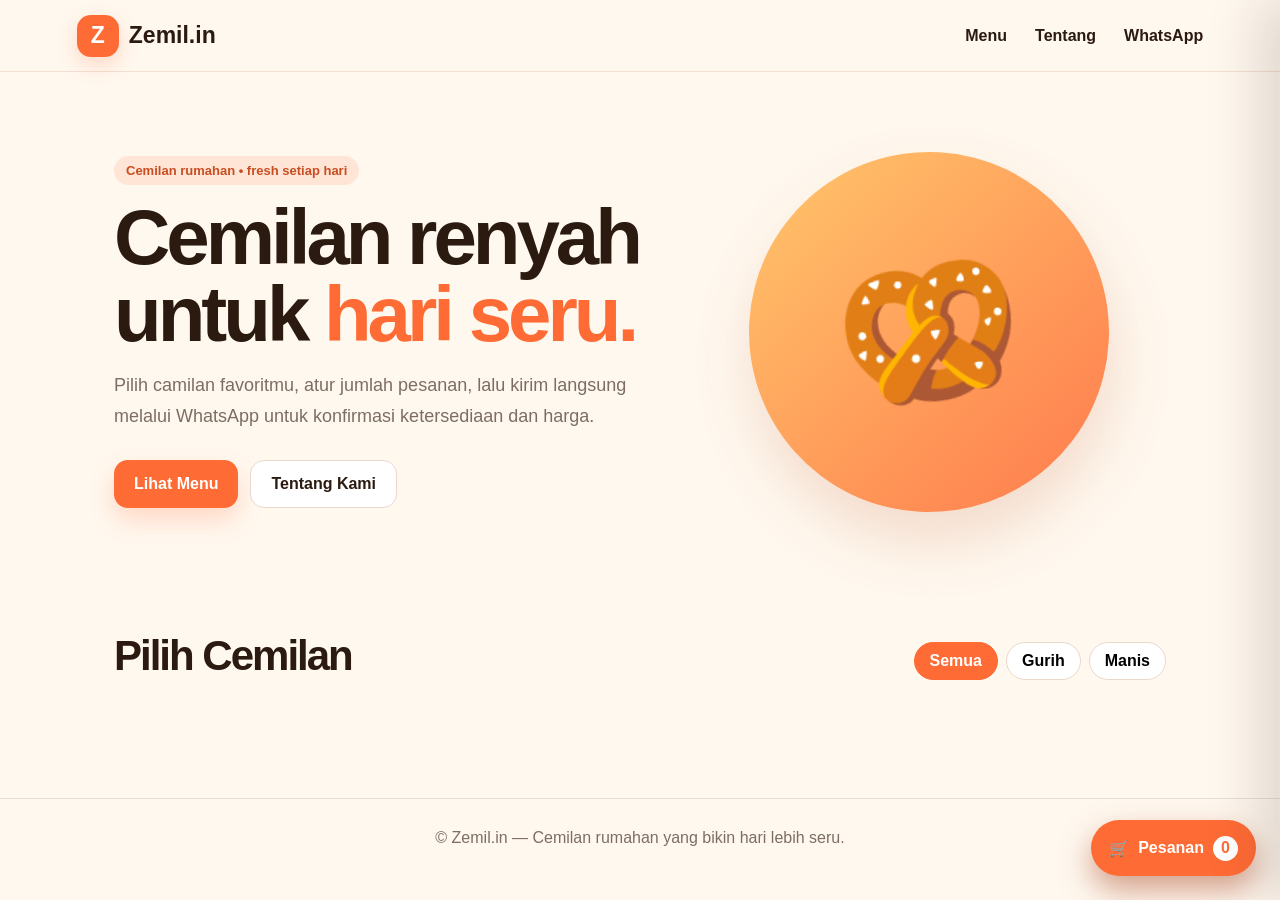
==== zemilin.html @ 49c8514a "Aktifkan website Zemil.in yang interaktif" ====
<!DOCTYPE html>
<html lang="id">
<head>
  <meta charset="UTF-8">
  <meta name="viewport" content="width=device-width, initial-scale=1.0">
  <meta name="theme-color" content="#ff6b35">
  <title>Zemil.in — Cemilan Renyah</title>
  <style>
    :root { --orange:#ff6b35; --cream:#fff8ef; --dark:#2b1a10; --muted:#7d6d63; --pink:#ffe8dc; }
    * { box-sizing:border-box; }
    html { scroll-behavior:smooth; }
    body { margin:0; font-family:Inter,Segoe UI,Arial,sans-serif; background:var(--cream); color:var(--dark); }
    a { color:inherit; text-decoration:none; }
    button,input,textarea { font:inherit; }
    .topbar { position:sticky; top:0; z-index:20; display:flex; align-items:center; justify-content:space-between; min-height:72px; padding:10px 6%; background:rgba(255,248,239,.94); backdrop-filter:blur(12px); border-bottom:1px solid #f1dfd1; }
    .brand { display:flex; align-items:center; gap:10px; font-size:23px; font-weight:900; }
    .brand-mark { display:grid; place-items:center; width:42px; height:42px; border-radius:14px; background:var(--orange); color:white; box-shadow:0 8px 20px #ff6b3538; }
    .nav-links { display:flex; align-items:center; gap:28px; font-weight:700; }
    .nav-toggle { display:none; border:0; background:transparent; font-size:24px; }
    .hero { display:grid; grid-template-columns:1.1fr .9fr; align-items:center; max-width:1180px; min-height:520px; margin:auto; padding:70px 5%; }
    .eyebrow { display:inline-block; margin-bottom:14px; padding:7px 12px; border-radius:999px; background:#ffe5d6; color:#c84d20; font-size:13px; font-weight:800; }
    h1 { max-width:650px; margin:0 0 18px; font-size:clamp(44px,7vw,78px); line-height:.98; letter-spacing:-4px; }
    h1 span { color:var(--orange); }
    .hero p { max-width:560px; color:var(--muted); font-size:18px; line-height:1.7; }
    .hero-actions { display:flex; gap:12px; margin-top:28px; }
    .primary,.secondary { display:inline-flex; align-items:center; justify-content:center; min-height:48px; padding:0 20px; border-radius:14px; border:0; font-weight:800; cursor:pointer; }
    .primary { background:var(--orange); color:white; box-shadow:0 12px 24px #ff6b3538; }
    .secondary { background:white; border:1px solid #ead9cb; }
    .hero-art { position:relative; display:grid; place-items:center; min-height:360px; }
    .hero-circle { width:min(360px,78vw); aspect-ratio:1; display:grid; place-items:center; border-radius:50%; background:linear-gradient(145deg,#ffc66b,#ff7b4d); box-shadow:0 30px 60px #bb572b2e; font-size:150px; transform:rotate(-8deg); }
    .menu-section { max-width:1180px; margin:auto; padding:40px 5% 90px; }
    .section-head { display:flex; align-items:end; justify-content:space-between; gap:20px; }
    .section-head h2 { margin:0; font-size:42px; letter-spacing:-2px; }
    .filters { display:flex; gap:8px; }
    .chip { padding:9px 15px; border:1px solid #ead9cb; border-radius:999px; background:white; cursor:pointer; font-weight:800; }
    .chip.active { border-color:var(--orange); background:var(--orange); color:white; }
    .grid { display:grid; grid-template-columns:repeat(3,minmax(0,1fr)); gap:18px; margin-top:28px; }
    .card { min-width:0; padding:20px; border:1px solid #ecdfd3; border-radius:24px; background:white; box-shadow:0 12px 32px #704a3510; }
    .emoji { display:grid; place-items:center; height:150px; border-radius:18px; background:#fff4e8; font-size:68px; }
    .card h3 { margin:16px 0 6px; font-size:21px; }
    .tag { display:inline-block; margin:4px 0 10px; padding:5px 8px; border-radius:999px; background:#f2eee9; color:var(--muted); font-size:12px; }
    .card p { min-height:44px; color:var(--muted); line-height:1.5; }
    .price { display:block; margin:12px 0; color:#c84d20; font-weight:900; }
    .qty { display:grid; grid-template-columns:42px 1fr 42px; align-items:center; margin:14px 0 10px; }
    .qty button,.mini button { height:38px; border:1px solid #e6d7ca; border-radius:10px; background:#fff; cursor:pointer; }
    .qty output { text-align:center; font-weight:900; }
    .btn { width:100%; min-height:44px; border:0; border-radius:12px; background:var(--dark); color:white; font-weight:800; cursor:pointer; }
    .cart-fab { position:fixed; z-index:30; right:24px; bottom:24px; display:flex; align-items:center; gap:9px; min-height:56px; padding:0 18px; border:0; border-radius:999px; background:var(--orange); color:white; font-weight:900; box-shadow:0 14px 30px #a94a2780; cursor:pointer; }
    .cart-fab.pop { animation:pop .35s ease; } @keyframes pop { 50% { transform:scale(1.12); } }
    #cartCount { display:grid; place-items:center; min-width:25px; height:25px; border-radius:50%; background:white; color:var(--orange); }
    #backdrop { position:fixed; z-index:39; inset:0; background:#25170e66; backdrop-filter:blur(3px); }
    .sheet { position:fixed; z-index:40; right:0; bottom:0; width:min(430px,100%); height:100%; padding:24px; background:white; transform:translateX(100%); transition:.35s ease; box-shadow:-20px 0 50px #2d1b1226; }
    .sheet.open { transform:translateX(0); }
    .sheet-head { display:flex; align-items:center; justify-content:space-between; }
    #closeSheet { width:38px; height:38px; border:0; border-radius:50%; background:#f2eee9; cursor:pointer; }
    #cartList { list-style:none; padding:0; }
    #cartList li { display:flex; align-items:center; justify-content:space-between; gap:12px; padding:12px 0; border-bottom:1px solid #eee5dc; }
    .mini { display:flex; align-items:center; gap:8px; }.mini button { width:32px; }.mini b { min-width:20px; text-align:center; }
    .checkout { display:grid; gap:9px; margin-top:18px; }
    .checkout input,.checkout textarea { width:100%; border:1px solid #dfd1c3; border-radius:10px; padding:12px; outline:none; }
    .checkout textarea { min-height:70px; resize:vertical; }
    #cartEmpty,#cartTotal { color:var(--muted); }
    #cartTotal { margin:14px 0; font-weight:900; color:var(--dark); }
    .toast { position:fixed; z-index:60; left:50%; bottom:-80px; transform:translateX(-50%); padding:12px 18px; border-radius:12px; background:#2b1a10; color:white; transition:.25s; }.toast.show { bottom:28px; }
    footer { padding:30px 5%; border-top:1px solid #eadfd4; text-align:center; color:var(--muted); }
    @media (max-width:850px) { .hero { grid-template-columns:1fr; text-align:center; padding-top:45px; }.hero p { margin-inline:auto; }.hero-actions,.section-head { justify-content:center; }.hero-art { margin-top:30px; }.grid { grid-template-columns:repeat(2,1fr); }.section-head { align-items:center; flex-direction:column; }.nav-links { display:none; position:absolute; top:72px; right:5%; flex-direction:column; gap:12px; width:180px; padding:16px; border-radius:16px; background:white; box-shadow:0 15px 40px #2d1b1224; }.nav-links.open { display:flex; }.nav-toggle { display:block; } }
    @media (max-width:560px) { h1 { letter-spacing:-2px; }.grid { grid-template-columns:1fr; }.hero-actions { flex-direction:column; }.hero-circle { font-size:100px; }.menu-section { padding-inline:16px; }.filters { width:100%; overflow-x:auto; }.section-head h2 { font-size:34px; } }
  </style>
</head>
<body>
  <header class="topbar">
    <a class="brand" href="#" aria-label="Beranda Zemil.in"><span class="brand-mark">Z</span><span>Zemil.in</span></a>
    <nav class="nav-links" id="navLinks"><a href="#menu">Menu</a><a href="#tentang">Tentang</a><a id="waLink" href="#">WhatsApp</a></nav>
    <button class="nav-toggle" id="navToggle" aria-label="Buka menu" aria-expanded="false">☰</button>
  </header>
  <main>
    <section class="hero" id="tentang">
      <div><span class="eyebrow">Cemilan rumahan • fresh setiap hari</span><h1>Cemilan renyah untuk <span>hari seru.</span></h1><p>Pilih camilan favoritmu, atur jumlah pesanan, lalu kirim langsung melalui WhatsApp untuk konfirmasi ketersediaan dan harga.</p><div class="hero-actions"><a class="primary" href="#menu">Lihat Menu</a><a class="secondary" href="#tentang">Tentang Kami</a></div></div>
      <div class="hero-art"><div class="hero-circle">🥨</div></div>
    </section>
    <section class="menu-section" id="menu">
      <div class="section-head"><h2>Pilih Cemilan</h2><div class="filters"><button class="chip active" data-filter="semua">Semua</button><button class="chip" data-filter="gurih">Gurih</button><button class="chip" data-filter="manis">Manis</button></div></div>
      <div class="grid" id="menuGrid"></div>
    </section>
  </main>
  <button class="cart-fab" id="cartFab" aria-label="Buka keranjang">🛒 <span>Pesanan</span><span id="cartCount">0</span></button>
  <div id="backdrop" hidden></div>
  <aside class="sheet" id="sheet" aria-hidden="true"><div class="sheet-head"><h2>Pesananmu</h2><button id="closeSheet" aria-label="Tutup">✕</button></div><p id="cartEmpty">Keranjang masih kosong.</p><ul id="cartList"></ul><p id="cartTotal" hidden></p><div class="checkout"><input id="custName" placeholder="Nama kamu" autocomplete="name"><textarea id="custNote" placeholder="Catatan pesanan (opsional)"></textarea><button class="primary" id="sendWA">Kirim Pesanan via WhatsApp</button></div></aside>
  <div class="toast" id="toast"></div>
  <footer>© <span id="year"></span> Zemil.in — Cemilan rumahan yang bikin hari lebih seru.</footer>
<script>
/* ===== PENGATURAN TOKO (ubah di sini) ===== */
const WA_NUMBER = "6281389900332"; // 0813-8990-0332 dalam format internasional
const STORE_NAME = "Zemil.in";

/* Isi price dengan harga (angka, Rupiah) jika sudah siap.
   Jika price = 0, harga tidak ditampilkan dan pembeli diminta konfirmasi lewat chat. */
const PRODUCTS = [
  { id: "usus",   name: "Usus Krispi",    type: "gurih", emoji: "🍢", desc: "Renyah, cocok untuk teman ngemil.", price: 0 },
  { id: "cimol",  name: "Cimol",          type: "gurih", emoji: "🧆", desc: "Bulat mungil, kenyal di dalam.",    price: 0 },
  { id: "kaca",   name: "Keripik Kaca",   type: "gurih", emoji: "🥠", desc: "Tipis dan renyah.",                 price: 0 },
  { id: "soes",   name: "Kue Soes",       type: "manis", emoji: "🍩", desc: "Kue soes ukuran mini.",             price: 0 },
  { id: "basreng",name: "Basreng",        type: "gurih", emoji: "🍥", desc: "Bakso goreng yang digoreng garing.",price: 0 },
  { id: "donat",  name: "Donat Mini",     type: "manis", emoji: "🍩", desc: "Donat kecil, sekali gigit.",        price: 0 },
  { id: "makaroni",name:"Makaroni",       type: "gurih", emoji: "🍝", desc: "Makaroni goreng renyah.",           price: 0 },
  { id: "singkong",name:"Keripik Singkong",type:"gurih", emoji: "🥔", desc: "Irisan singkong goreng.",           price: 0 },
  { id: "tahu",   name: "Tahu Bulat",     type: "gurih", emoji: "🟡", desc: "Tahu bulat goreng.",                price: 0 }
];

/* ===== STATE ===== */
const cart = {};      // { id: jumlah }
const picking = {};   // jumlah sementara di kartu
const $ = (s) => document.querySelector(s);
const rupiah = (n) => "Rp" + n.toLocaleString("id-ID");

/* ===== Menu ===== */
function renderMenu(filter = "semua") {
  const grid = $("#menuGrid");
  grid.innerHTML = "";
  PRODUCTS.filter(p => filter === "semua" || p.type === filter).forEach(p => {
    picking[p.id] = picking[p.id] || 1;
    const card = document.createElement("article");
    card.className = "card";
    card.innerHTML = `
      <div class="emoji" aria-hidden="true">${p.emoji}</div>
      <h3>${p.name}</h3>
      <span class="tag">${p.type === "manis" ? "Manis" : "Gurih"}</span>
      <p>${p.desc}</p>
      <span class="price">${p.price > 0 ? rupiah(p.price) : "Harga via chat"}</span>
      <div class="qty">
        <button type="button" data-act="minus" aria-label="Kurangi ${p.name}">−</button>
        <output id="q-${p.id}">${picking[p.id]}</output>
        <button type="button" data-act="plus" aria-label="Tambah ${p.name}">+</button>
      </div>
      <button type="button" class="btn" data-act="add">Tambah ke Pesanan</button>`;
    card.addEventListener("click", (e) => {
      const act = e.target.dataset.act;
      if (!act) return;
      if (act === "plus") picking[p.id]++;
      if (act === "minus") picking[p.id] = Math.max(1, picking[p.id] - 1);
      card.querySelector("output").textContent = picking[p.id];
      if (act === "add") {
        cart[p.id] = (cart[p.id] || 0) + picking[p.id];
        toast(`${picking[p.id]} ${p.name} masuk pesanan`);
        picking[p.id] = 1;
        card.querySelector("output").textContent = 1;
        updateCart();
      }
    });
    grid.appendChild(card);
  });
}

document.querySelectorAll(".chip").forEach(chip => {
  chip.addEventListener("click", () => {
    document.querySelectorAll(".chip").forEach(c => c.classList.remove("active"));
    chip.classList.add("active");
    renderMenu(chip.dataset.filter);
  });
});

/* ===== Keranjang ===== */
function updateCart() {
  const ids = Object.keys(cart).filter(id => cart[id] > 0);
  const count = ids.reduce((s, id) => s + cart[id], 0);
  $("#cartCount").textContent = count;
  $("#cartFab").classList.remove("pop");
  void $("#cartFab").offsetWidth;
  $("#cartFab").classList.add("pop");

  const list = $("#cartList");
  list.innerHTML = "";
  let total = 0, allPriced = true;
  ids.forEach(id => {
    const p = PRODUCTS.find(x => x.id === id);
    if (p.price > 0) total += p.price * cart[id]; else allPriced = false;
    const li = document.createElement("li");
    li.innerHTML = `<span>${p.name}</span>
      <span class="mini">
        <button type="button" data-id="${id}" data-d="-1" aria-label="Kurangi ${p.name}">−</button>
        <b>${cart[id]}</b>
        <button type="button" data-id="${id}" data-d="1" aria-label="Tambah ${p.name}">+</button>
      </span>`;
    list.appendChild(li);
  });
  $("#cartEmpty").hidden = ids.length > 0;
  const totalEl = $("#cartTotal");
  totalEl.hidden = !(ids.length && total > 0);
  totalEl.textContent = (allPriced ? "Total: " : "Perkiraan (belum semua ada harga): ") + rupiah(total);
}

$("#cartList").addEventListener("click", (e) => {
  const b = e.target.closest("button[data-id]");
  if (!b) return;
  cart[b.dataset.id] = Math.max(0, cart[b.dataset.id] + Number(b.dataset.d));
  updateCart();
});

$("#clearCart").addEventListener("click", () => {
  Object.keys(cart).forEach(k => delete cart[k]);
  updateCart();
});

const sheet = $("#sheet"), backdrop = $("#backdrop");
function openSheet(open) {
  sheet.classList.toggle("open", open);
  sheet.setAttribute("aria-hidden", String(!open));
  backdrop.hidden = !open;
}
$("#cartFab").addEventListener("click", () => openSheet(true));
$("#closeSheet").addEventListener("click", () => openSheet(false));
backdrop.addEventListener("click", () => openSheet(false));
document.addEventListener("keydown", (e) => { if (e.key === "Escape") openSheet(false); });

/* ===== Kirim ke WhatsApp ===== */
$("#sendWA").addEventListener("click", () => {
  const ids = Object.keys(cart).filter(id => cart[id] > 0);
  if (!ids.length) { toast("Pilih minimal satu varian dulu"); return; }
  const name = $("#custName").value.trim();
  if (!name) { toast("Isi nama dulu ya"); $("#custName").focus(); return; }
  const note = $("#custNote").value.trim();
  let msg = `Halo ${STORE_NAME}, saya ${name} ingin pesan:\n`;
  ids.forEach(id => {
    const p = PRODUCTS.find(x => x.id === id);
    msg += `- ${p.name} x${cart[id]}\n`;
  });
  if (note) msg += `\nCatatan: ${note}`;
  msg += `\n\nMohon info total harga dan ketersediaannya. Terima kasih!`;
  window.open(`https://wa.me/${WA_NUMBER}?text=${encodeURIComponent(msg)}`, "_blank", "noopener");
});

/* ===== Umum ===== */
function toast(text) {
  const t = $("#toast");
  t.textContent = text;
  t.classList.add("show");
  clearTimeout(toast.timer);
  toast.timer = setTimeout(() => t.classList.remove("show"), 1800);
}

$("#navToggle").addEventListener("click", () => {
  const open = $("#navLinks").classList.toggle("open");
  $("#navToggle").setAttribute("aria-expanded", String(open));
});
document.querySelectorAll("#navLinks a").forEach(a =>
  a.addEventListener("click", () => $("#navLinks").classList.remove("open")));

$("#waLink").href = `https://wa.me/${WA_NUMBER}`;
$("#year").textContent = new Date().getFullYear();

renderMenu();
updateCart();
</script>
</body>
</html>
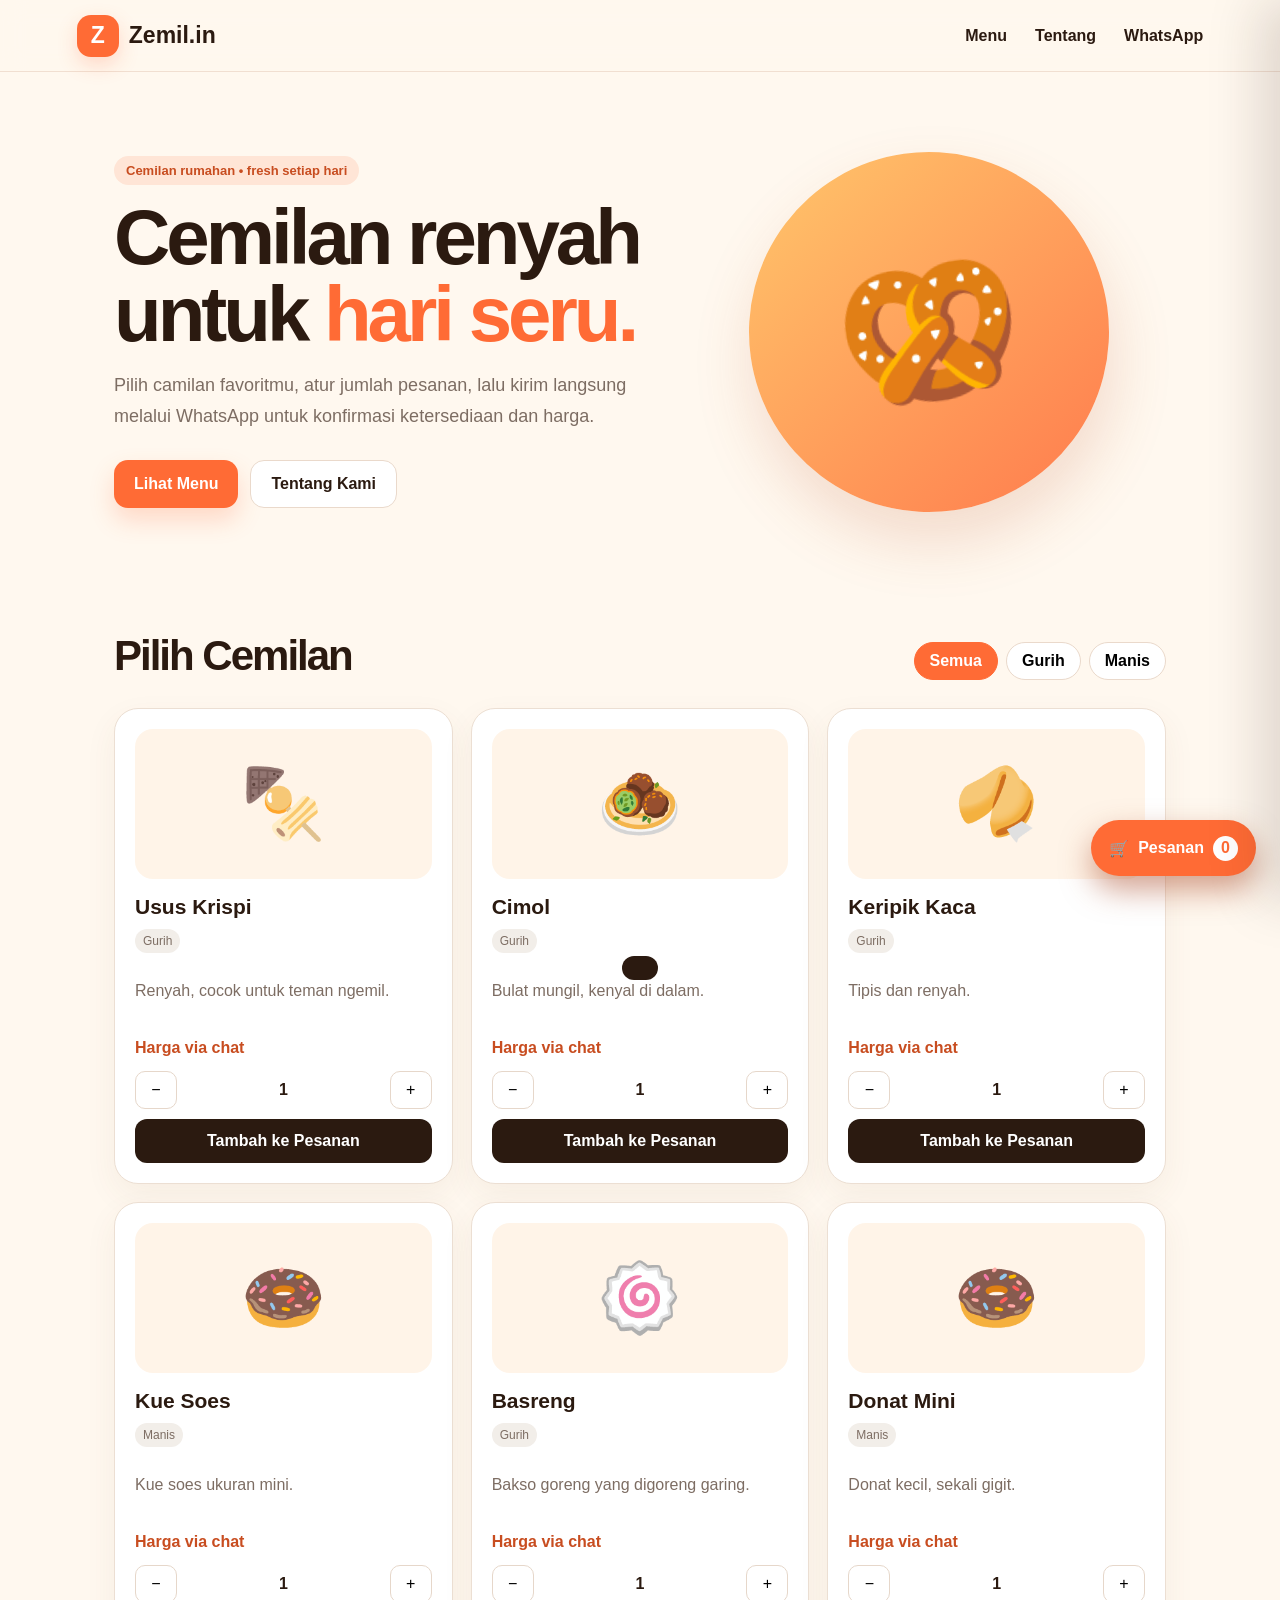
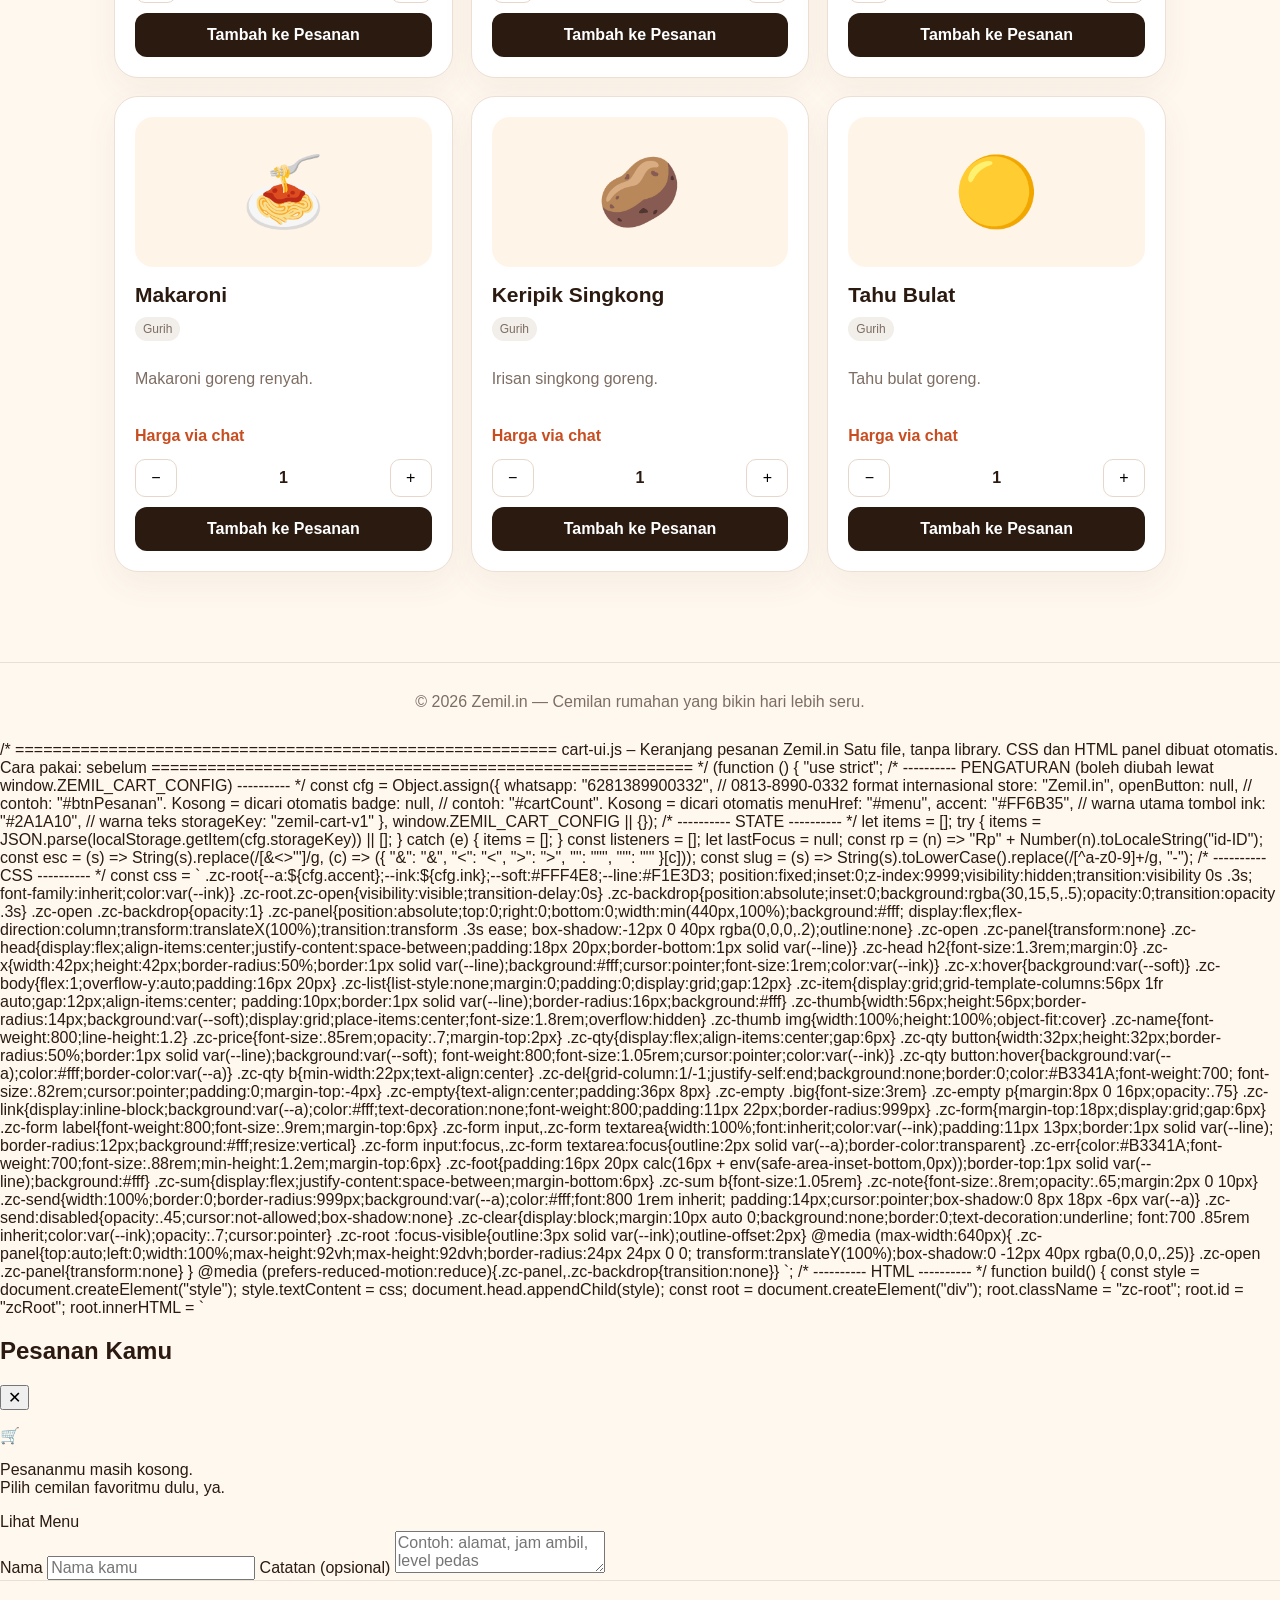
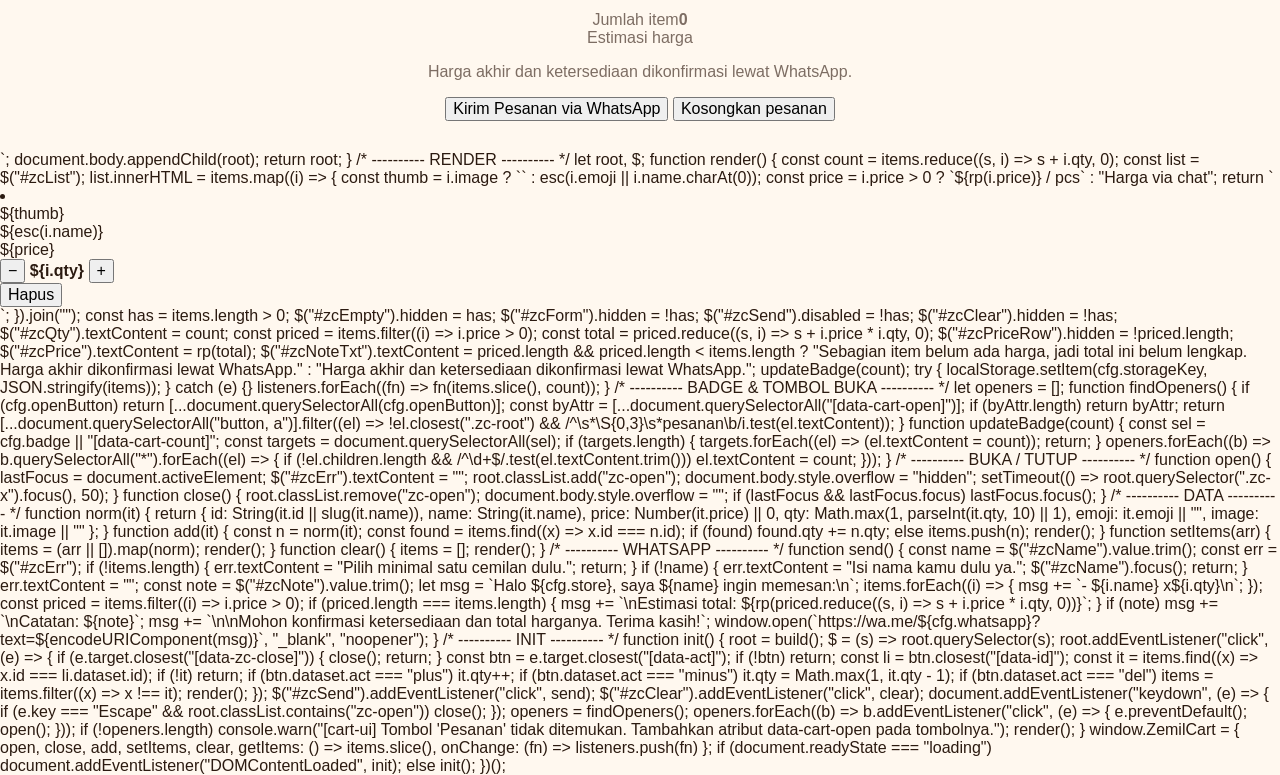
==== commit e0818c30: "Perbaiki UI keranjang pesanan Zemil.in" ====
--- a/zemilin.html
+++ b/zemilin.html
@@ -25,6 +25,7 @@
     .hero-actions { display:flex; gap:12px; margin-top:28px; }
     .primary,.secondary { display:inline-flex; align-items:center; justify-content:center; min-height:48px; padding:0 20px; border-radius:14px; border:0; font-weight:800; cursor:pointer; }
     .primary { background:var(--orange); color:white; box-shadow:0 12px 24px #ff6b3538; }
+    .primary:disabled { opacity:.55; cursor:not-allowed; box-shadow:none; }
     .secondary { background:white; border:1px solid #ead9cb; }
     .hero-art { position:relative; display:grid; place-items:center; min-height:360px; }
     .hero-circle { width:min(360px,78vw); aspect-ratio:1; display:grid; place-items:center; border-radius:50%; background:linear-gradient(145deg,#ffc66b,#ff7b4d); box-shadow:0 30px 60px #bb572b2e; font-size:150px; transform:rotate(-8deg); }
@@ -49,7 +50,7 @@
     .cart-fab.pop { animation:pop .35s ease; } @keyframes pop { 50% { transform:scale(1.12); } }
     #cartCount { display:grid; place-items:center; min-width:25px; height:25px; border-radius:50%; background:white; color:var(--orange); }
     #backdrop { position:fixed; z-index:39; inset:0; background:#25170e66; backdrop-filter:blur(3px); }
-    .sheet { position:fixed; z-index:40; right:0; bottom:0; width:min(430px,100%); height:100%; padding:24px; background:white; transform:translateX(100%); transition:.35s ease; box-shadow:-20px 0 50px #2d1b1226; }
+    .sheet { position:fixed; z-index:40; right:0; bottom:0; width:min(430px,100%); height:100%; overflow-y:auto; padding:24px; background:white; transform:translateX(100%); transition:.35s ease; box-shadow:-20px 0 50px #2d1b1226; }
     .sheet.open { transform:translateX(0); }
     .sheet-head { display:flex; align-items:center; justify-content:space-between; }
     #closeSheet { width:38px; height:38px; border:0; border-radius:50%; background:#f2eee9; cursor:pointer; }
@@ -85,7 +86,7 @@
   </main>
   <button class="cart-fab" id="cartFab" aria-label="Buka keranjang">🛒 <span>Pesanan</span><span id="cartCount">0</span></button>
   <div id="backdrop" hidden></div>
-  <aside class="sheet" id="sheet" aria-hidden="true"><div class="sheet-head"><h2>Pesananmu</h2><button id="closeSheet" aria-label="Tutup">✕</button></div><p id="cartEmpty">Keranjang masih kosong.</p><ul id="cartList"></ul><p id="cartTotal" hidden></p><div class="checkout"><input id="custName" placeholder="Nama kamu" autocomplete="name"><textarea id="custNote" placeholder="Catatan pesanan (opsional)"></textarea><button class="primary" id="sendWA">Kirim Pesanan via WhatsApp</button></div></aside>
+  <aside class="sheet" id="sheet" aria-hidden="true"><div class="sheet-head"><h2>Pesananmu</h2><button id="closeSheet" aria-label="Tutup">✕</button></div><p id="cartEmpty">Keranjang masih kosong.</p><ul id="cartList"></ul><p id="cartTotal" hidden></p><button type="button" id="clearCart" class="secondary" style="width:100%;margin:8px 0">Kosongkan Pesanan</button><div class="checkout"><input id="custName" placeholder="Nama kamu" autocomplete="name"><textarea id="custNote" placeholder="Catatan pesanan (opsional)"></textarea><button type="button" class="primary" id="sendWA">Kirim Pesanan via WhatsApp</button></div></aside>
   <div class="toast" id="toast"></div>
   <footer>© <span id="year"></span> Zemil.in — Cemilan rumahan yang bikin hari lebih seru.</footer>
 <script>
@@ -187,19 +188,27 @@
   const totalEl = $("#cartTotal");
   totalEl.hidden = !(ids.length && total > 0);
   totalEl.textContent = (allPriced ? "Total: " : "Perkiraan (belum semua ada harga): ") + rupiah(total);
+
+  const sendButton = $("#sendWA");
+  if (sendButton) sendButton.disabled = ids.length === 0;
 }
 
 $("#cartList").addEventListener("click", (e) => {
   const b = e.target.closest("button[data-id]");
   if (!b) return;
   cart[b.dataset.id] = Math.max(0, cart[b.dataset.id] + Number(b.dataset.d));
+  if (cart[b.dataset.id] === 0) delete cart[b.dataset.id];
   updateCart();
 });
 
-$("#clearCart").addEventListener("click", () => {
-  Object.keys(cart).forEach(k => delete cart[k]);
-  updateCart();
-});
+const clearCartButton = $("#clearCart");
+if (clearCartButton) {
+  clearCartButton.addEventListener("click", () => {
+    Object.keys(cart).forEach(k => delete cart[k]);
+    updateCart();
+    toast("Pesanan dikosongkan");
+  });
+}
 
 const sheet = $("#sheet"), backdrop = $("#backdrop");
 function openSheet(open) {
@@ -252,4 +261,289 @@
 updateCart();
 </script>
 </body>
-</html>+</html>
+/* ==========================================================
+   cart-ui.js – Keranjang pesanan Zemil.in
+   Satu file, tanpa library. CSS dan HTML panel dibuat otomatis.
+   Cara pakai: <script src="cart-ui.js"></script> sebelum </body>
+   ========================================================== */
+(function () {
+  "use strict";
+
+  /* ---------- PENGATURAN (boleh diubah lewat window.ZEMIL_CART_CONFIG) ---------- */
+  const cfg = Object.assign({
+    whatsapp: "6281389900332",   // 0813-8990-0332 format internasional
+    store: "Zemil.in",
+    openButton: null,            // contoh: "#btnPesanan". Kosong = dicari otomatis
+    badge: null,                 // contoh: "#cartCount". Kosong = dicari otomatis
+    menuHref: "#menu",
+    accent: "#FF6B35",           // warna utama tombol
+    ink: "#2A1A10",              // warna teks
+    storageKey: "zemil-cart-v1"
+  }, window.ZEMIL_CART_CONFIG || {});
+
+  /* ---------- STATE ---------- */
+  let items = [];
+  try { items = JSON.parse(localStorage.getItem(cfg.storageKey)) || []; } catch (e) { items = []; }
+  const listeners = [];
+  let lastFocus = null;
+
+  const rp = (n) => "Rp" + Number(n).toLocaleString("id-ID");
+  const esc = (s) => String(s).replace(/[&<>"']/g, (c) =>
+    ({ "&": "&amp;", "<": "&lt;", ">": "&gt;", '"': "&quot;", "'": "&#39;" }[c]));
+  const slug = (s) => String(s).toLowerCase().replace(/[^a-z0-9]+/g, "-");
+
+  /* ---------- CSS ---------- */
+  const css = `
+  .zc-root{--a:${cfg.accent};--ink:${cfg.ink};--soft:#FFF4E8;--line:#F1E3D3;
+    position:fixed;inset:0;z-index:9999;visibility:hidden;transition:visibility 0s .3s;
+    font-family:inherit;color:var(--ink)}
+  .zc-root.zc-open{visibility:visible;transition-delay:0s}
+  .zc-backdrop{position:absolute;inset:0;background:rgba(30,15,5,.5);opacity:0;transition:opacity .3s}
+  .zc-open .zc-backdrop{opacity:1}
+  .zc-panel{position:absolute;top:0;right:0;bottom:0;width:min(440px,100%);background:#fff;
+    display:flex;flex-direction:column;transform:translateX(100%);transition:transform .3s ease;
+    box-shadow:-12px 0 40px rgba(0,0,0,.2);outline:none}
+  .zc-open .zc-panel{transform:none}
+  .zc-head{display:flex;align-items:center;justify-content:space-between;padding:18px 20px;border-bottom:1px solid var(--line)}
+  .zc-head h2{font-size:1.3rem;margin:0}
+  .zc-x{width:42px;height:42px;border-radius:50%;border:1px solid var(--line);background:#fff;cursor:pointer;font-size:1rem;color:var(--ink)}
+  .zc-x:hover{background:var(--soft)}
+  .zc-body{flex:1;overflow-y:auto;padding:16px 20px}
+  .zc-list{list-style:none;margin:0;padding:0;display:grid;gap:12px}
+  .zc-item{display:grid;grid-template-columns:56px 1fr auto;gap:12px;align-items:center;
+    padding:10px;border:1px solid var(--line);border-radius:16px;background:#fff}
+  .zc-thumb{width:56px;height:56px;border-radius:14px;background:var(--soft);display:grid;place-items:center;font-size:1.8rem;overflow:hidden}
+  .zc-thumb img{width:100%;height:100%;object-fit:cover}
+  .zc-name{font-weight:800;line-height:1.2}
+  .zc-price{font-size:.85rem;opacity:.7;margin-top:2px}
+  .zc-qty{display:flex;align-items:center;gap:6px}
+  .zc-qty button{width:32px;height:32px;border-radius:50%;border:1px solid var(--line);background:var(--soft);
+    font-weight:800;font-size:1.05rem;cursor:pointer;color:var(--ink)}
+  .zc-qty button:hover{background:var(--a);color:#fff;border-color:var(--a)}
+  .zc-qty b{min-width:22px;text-align:center}
+  .zc-del{grid-column:1/-1;justify-self:end;background:none;border:0;color:#B3341A;font-weight:700;
+    font-size:.82rem;cursor:pointer;padding:0;margin-top:-4px}
+  .zc-empty{text-align:center;padding:36px 8px}
+  .zc-empty .big{font-size:3rem}
+  .zc-empty p{margin:8px 0 16px;opacity:.75}
+  .zc-link{display:inline-block;background:var(--a);color:#fff;text-decoration:none;font-weight:800;padding:11px 22px;border-radius:999px}
+  .zc-form{margin-top:18px;display:grid;gap:6px}
+  .zc-form label{font-weight:800;font-size:.9rem;margin-top:6px}
+  .zc-form input,.zc-form textarea{width:100%;font:inherit;color:var(--ink);padding:11px 13px;border:1px solid var(--line);
+    border-radius:12px;background:#fff;resize:vertical}
+  .zc-form input:focus,.zc-form textarea:focus{outline:2px solid var(--a);border-color:transparent}
+  .zc-err{color:#B3341A;font-weight:700;font-size:.88rem;min-height:1.2em;margin-top:6px}
+  .zc-foot{padding:16px 20px calc(16px + env(safe-area-inset-bottom,0px));border-top:1px solid var(--line);background:#fff}
+  .zc-sum{display:flex;justify-content:space-between;margin-bottom:6px}
+  .zc-sum b{font-size:1.05rem}
+  .zc-note{font-size:.8rem;opacity:.65;margin:2px 0 10px}
+  .zc-send{width:100%;border:0;border-radius:999px;background:var(--a);color:#fff;font:800 1rem inherit;
+    padding:14px;cursor:pointer;box-shadow:0 8px 18px -6px var(--a)}
+  .zc-send:disabled{opacity:.45;cursor:not-allowed;box-shadow:none}
+  .zc-clear{display:block;margin:10px auto 0;background:none;border:0;text-decoration:underline;
+    font:700 .85rem inherit;color:var(--ink);opacity:.7;cursor:pointer}
+  .zc-root :focus-visible{outline:3px solid var(--ink);outline-offset:2px}
+  @media (max-width:640px){
+    .zc-panel{top:auto;left:0;width:100%;max-height:92vh;max-height:92dvh;border-radius:24px 24px 0 0;
+      transform:translateY(100%);box-shadow:0 -12px 40px rgba(0,0,0,.25)}
+    .zc-open .zc-panel{transform:none}
+  }
+  @media (prefers-reduced-motion:reduce){.zc-panel,.zc-backdrop{transition:none}}
+  `;
+
+  /* ---------- HTML ---------- */
+  function build() {
+    const style = document.createElement("style");
+    style.textContent = css;
+    document.head.appendChild(style);
+
+    const root = document.createElement("div");
+    root.className = "zc-root";
+    root.id = "zcRoot";
+    root.innerHTML = `
+      <div class="zc-backdrop" data-zc-close></div>
+      <aside class="zc-panel" role="dialog" aria-modal="true" aria-labelledby="zcTitle" tabindex="-1">
+        <header class="zc-head">
+          <h2 id="zcTitle">Pesanan Kamu</h2>
+          <button type="button" class="zc-x" data-zc-close aria-label="Tutup keranjang">✕</button>
+        </header>
+        <div class="zc-body">
+          <ul class="zc-list" id="zcList"></ul>
+          <div class="zc-empty" id="zcEmpty">
+            <div class="big" aria-hidden="true">🛒</div>
+            <p>Pesananmu masih kosong.<br>Pilih cemilan favoritmu dulu, ya.</p>
+            <a class="zc-link" href="${esc(cfg.menuHref)}" data-zc-close>Lihat Menu</a>
+          </div>
+          <div class="zc-form" id="zcForm">
+            <label for="zcName">Nama</label>
+            <input id="zcName" type="text" placeholder="Nama kamu" autocomplete="name">
+            <label for="zcNote">Catatan (opsional)</label>
+            <textarea id="zcNote" rows="2" placeholder="Contoh: alamat, jam ambil, level pedas"></textarea>
+            <div class="zc-err" id="zcErr" role="alert"></div>
+          </div>
+        </div>
+        <footer class="zc-foot">
+          <div class="zc-sum"><span>Jumlah item</span><b id="zcQty">0</b></div>
+          <div class="zc-sum" id="zcPriceRow"><span>Estimasi harga</span><b id="zcPrice"></b></div>
+          <p class="zc-note" id="zcNoteTxt">Harga akhir dan ketersediaan dikonfirmasi lewat WhatsApp.</p>
+          <button type="button" class="zc-send" id="zcSend">Kirim Pesanan via WhatsApp</button>
+          <button type="button" class="zc-clear" id="zcClear">Kosongkan pesanan</button>
+        </footer>
+      </aside>`;
+    document.body.appendChild(root);
+    return root;
+  }
+
+  /* ---------- RENDER ---------- */
+  let root, $;
+  function render() {
+    const count = items.reduce((s, i) => s + i.qty, 0);
+    const list = $("#zcList");
+    list.innerHTML = items.map((i) => {
+      const thumb = i.image
+        ? `<img src="${esc(i.image)}" alt="">`
+        : esc(i.emoji || i.name.charAt(0));
+      const price = i.price > 0 ? `${rp(i.price)} / pcs` : "Harga via chat";
+      return `<li class="zc-item" data-id="${esc(i.id)}">
+        <div class="zc-thumb" aria-hidden="true">${thumb}</div>
+        <div><div class="zc-name">${esc(i.name)}</div><div class="zc-price">${price}</div></div>
+        <div class="zc-qty">
+          <button type="button" data-act="minus" aria-label="Kurangi ${esc(i.name)}">−</button>
+          <b>${i.qty}</b>
+          <button type="button" data-act="plus" aria-label="Tambah ${esc(i.name)}">+</button>
+        </div>
+        <button type="button" class="zc-del" data-act="del">Hapus</button>
+      </li>`;
+    }).join("");
+
+    const has = items.length > 0;
+    $("#zcEmpty").hidden = has;
+    $("#zcForm").hidden = !has;
+    $("#zcSend").disabled = !has;
+    $("#zcClear").hidden = !has;
+    $("#zcQty").textContent = count;
+
+    const priced = items.filter((i) => i.price > 0);
+    const total = priced.reduce((s, i) => s + i.price * i.qty, 0);
+    $("#zcPriceRow").hidden = !priced.length;
+    $("#zcPrice").textContent = rp(total);
+    $("#zcNoteTxt").textContent = priced.length && priced.length < items.length
+      ? "Sebagian item belum ada harga, jadi total ini belum lengkap. Harga akhir dikonfirmasi lewat WhatsApp."
+      : "Harga akhir dan ketersediaan dikonfirmasi lewat WhatsApp.";
+
+    updateBadge(count);
+    try { localStorage.setItem(cfg.storageKey, JSON.stringify(items)); } catch (e) {}
+    listeners.forEach((fn) => fn(items.slice(), count));
+  }
+
+  /* ---------- BADGE & TOMBOL BUKA ---------- */
+  let openers = [];
+  function findOpeners() {
+    if (cfg.openButton) return [...document.querySelectorAll(cfg.openButton)];
+    const byAttr = [...document.querySelectorAll("[data-cart-open]")];
+    if (byAttr.length) return byAttr;
+    return [...document.querySelectorAll("button, a")].filter((el) =>
+      !el.closest(".zc-root") && /^\s*\S{0,3}\s*pesanan\b/i.test(el.textContent));
+  }
+  function updateBadge(count) {
+    const sel = cfg.badge || "[data-cart-count]";
+    const targets = document.querySelectorAll(sel);
+    if (targets.length) { targets.forEach((el) => (el.textContent = count)); return; }
+    openers.forEach((b) => b.querySelectorAll("*").forEach((el) => {
+      if (!el.children.length && /^\d+$/.test(el.textContent.trim())) el.textContent = count;
+    }));
+  }
+
+  /* ---------- BUKA / TUTUP ---------- */
+  function open() {
+    lastFocus = document.activeElement;
+    $("#zcErr").textContent = "";
+    root.classList.add("zc-open");
+    document.body.style.overflow = "hidden";
+    setTimeout(() => root.querySelector(".zc-x").focus(), 50);
+  }
+  function close() {
+    root.classList.remove("zc-open");
+    document.body.style.overflow = "";
+    if (lastFocus && lastFocus.focus) lastFocus.focus();
+  }
+
+  /* ---------- DATA ---------- */
+  function norm(it) {
+    return {
+      id: String(it.id || slug(it.name)),
+      name: String(it.name),
+      price: Number(it.price) || 0,
+      qty: Math.max(1, parseInt(it.qty, 10) || 1),
+      emoji: it.emoji || "",
+      image: it.image || ""
+    };
+  }
+  function add(it) {
+    const n = norm(it);
+    const found = items.find((x) => x.id === n.id);
+    if (found) found.qty += n.qty; else items.push(n);
+    render();
+  }
+  function setItems(arr) { items = (arr || []).map(norm); render(); }
+  function clear() { items = []; render(); }
+
+  /* ---------- WHATSAPP ---------- */
+  function send() {
+    const name = $("#zcName").value.trim();
+    const err = $("#zcErr");
+    if (!items.length) { err.textContent = "Pilih minimal satu cemilan dulu."; return; }
+    if (!name) { err.textContent = "Isi nama kamu dulu ya."; $("#zcName").focus(); return; }
+    err.textContent = "";
+    const note = $("#zcNote").value.trim();
+    let msg = `Halo ${cfg.store}, saya ${name} ingin memesan:\n`;
+    items.forEach((i) => { msg += `- ${i.name} x${i.qty}\n`; });
+    const priced = items.filter((i) => i.price > 0);
+    if (priced.length === items.length) {
+      msg += `\nEstimasi total: ${rp(priced.reduce((s, i) => s + i.price * i.qty, 0))}`;
+    }
+    if (note) msg += `\nCatatan: ${note}`;
+    msg += `\n\nMohon konfirmasi ketersediaan dan total harganya. Terima kasih!`;
+    window.open(`https://wa.me/${cfg.whatsapp}?text=${encodeURIComponent(msg)}`, "_blank", "noopener");
+  }
+
+  /* ---------- INIT ---------- */
+  function init() {
+    root = build();
+    $ = (s) => root.querySelector(s);
+
+    root.addEventListener("click", (e) => {
+      if (e.target.closest("[data-zc-close]")) { close(); return; }
+      const btn = e.target.closest("[data-act]");
+      if (!btn) return;
+      const li = btn.closest("[data-id]");
+      const it = items.find((x) => x.id === li.dataset.id);
+      if (!it) return;
+      if (btn.dataset.act === "plus") it.qty++;
+      if (btn.dataset.act === "minus") it.qty = Math.max(1, it.qty - 1);
+      if (btn.dataset.act === "del") items = items.filter((x) => x !== it);
+      render();
+    });
+    $("#zcSend").addEventListener("click", send);
+    $("#zcClear").addEventListener("click", clear);
+    document.addEventListener("keydown", (e) => {
+      if (e.key === "Escape" && root.classList.contains("zc-open")) close();
+    });
+
+    openers = findOpeners();
+    openers.forEach((b) => b.addEventListener("click", (e) => { e.preventDefault(); open(); }));
+    if (!openers.length) console.warn("[cart-ui] Tombol 'Pesanan' tidak ditemukan. Tambahkan atribut data-cart-open pada tombolnya.");
+
+    render();
+  }
+
+  window.ZemilCart = {
+    open, close, add, setItems, clear,
+    getItems: () => items.slice(),
+    onChange: (fn) => listeners.push(fn)
+  };
+
+  if (document.readyState === "loading") document.addEventListener("DOMContentLoaded", init);
+  else init();
+})();
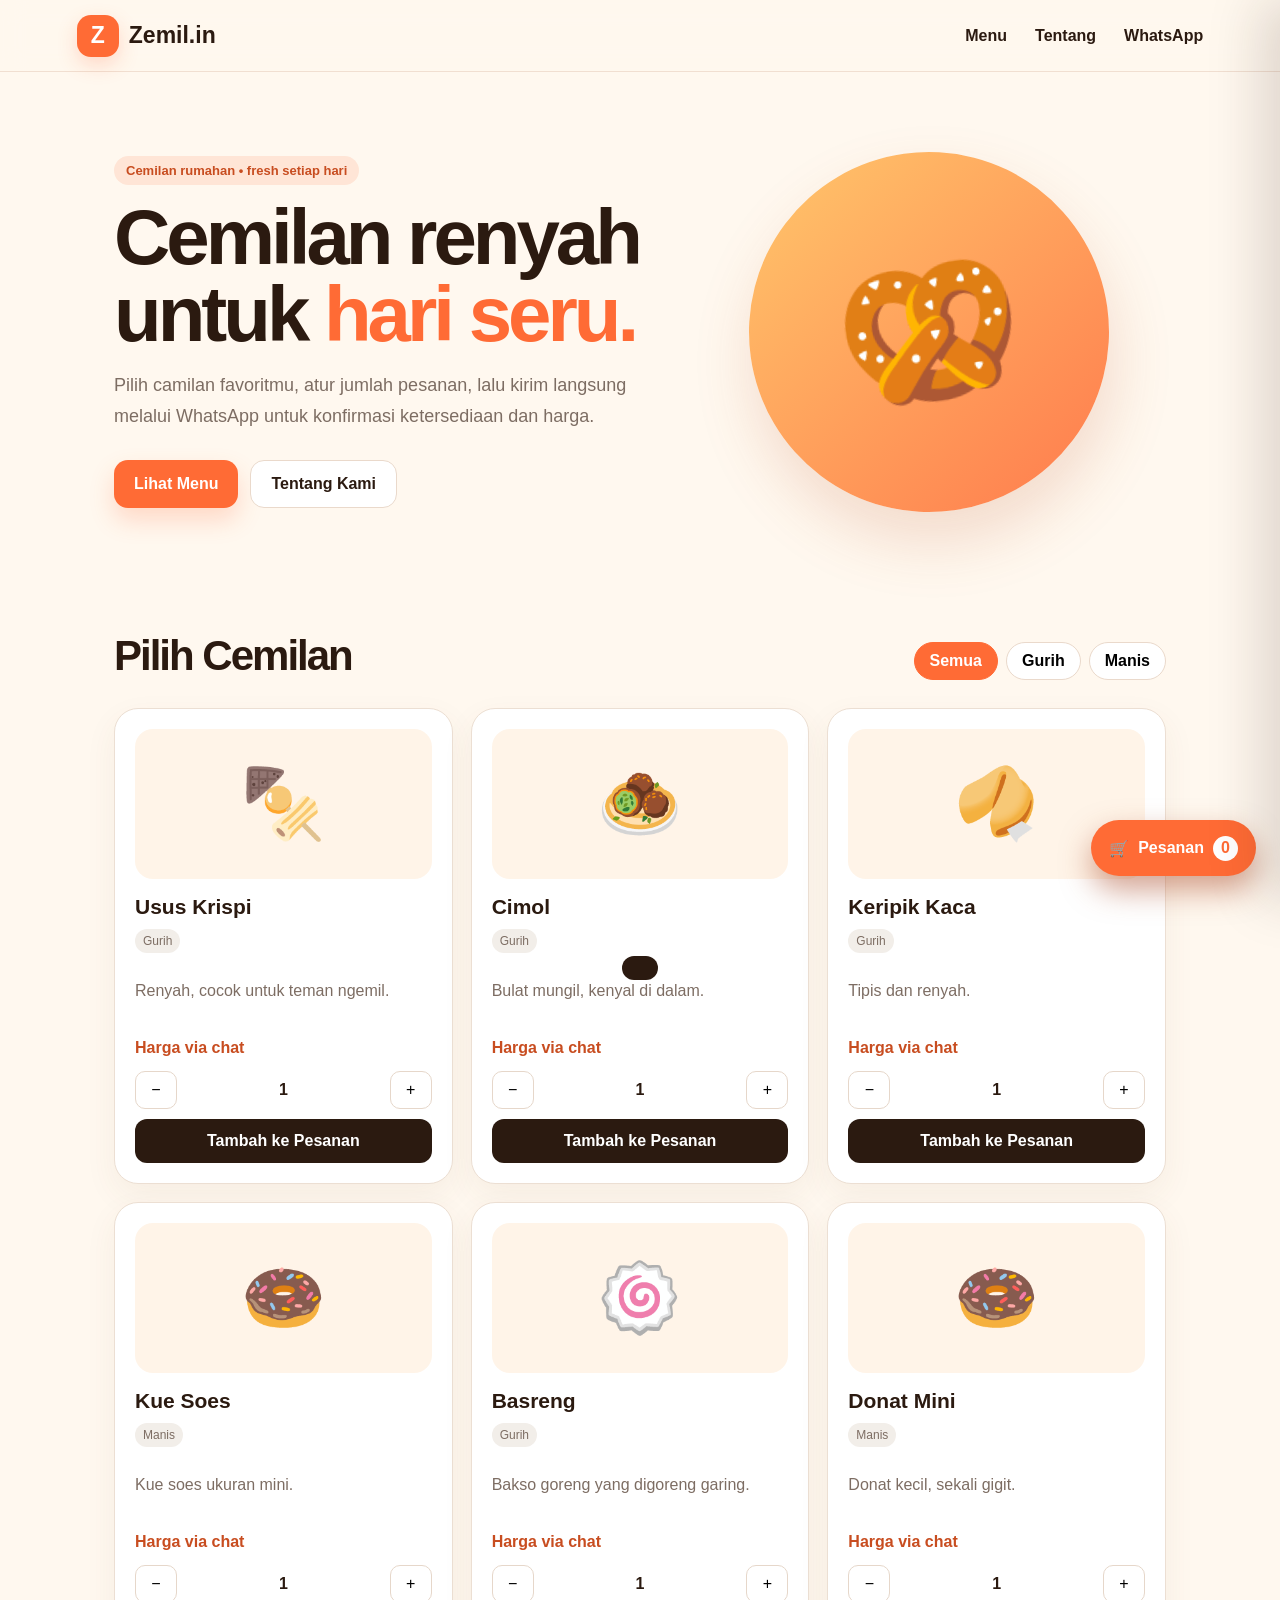
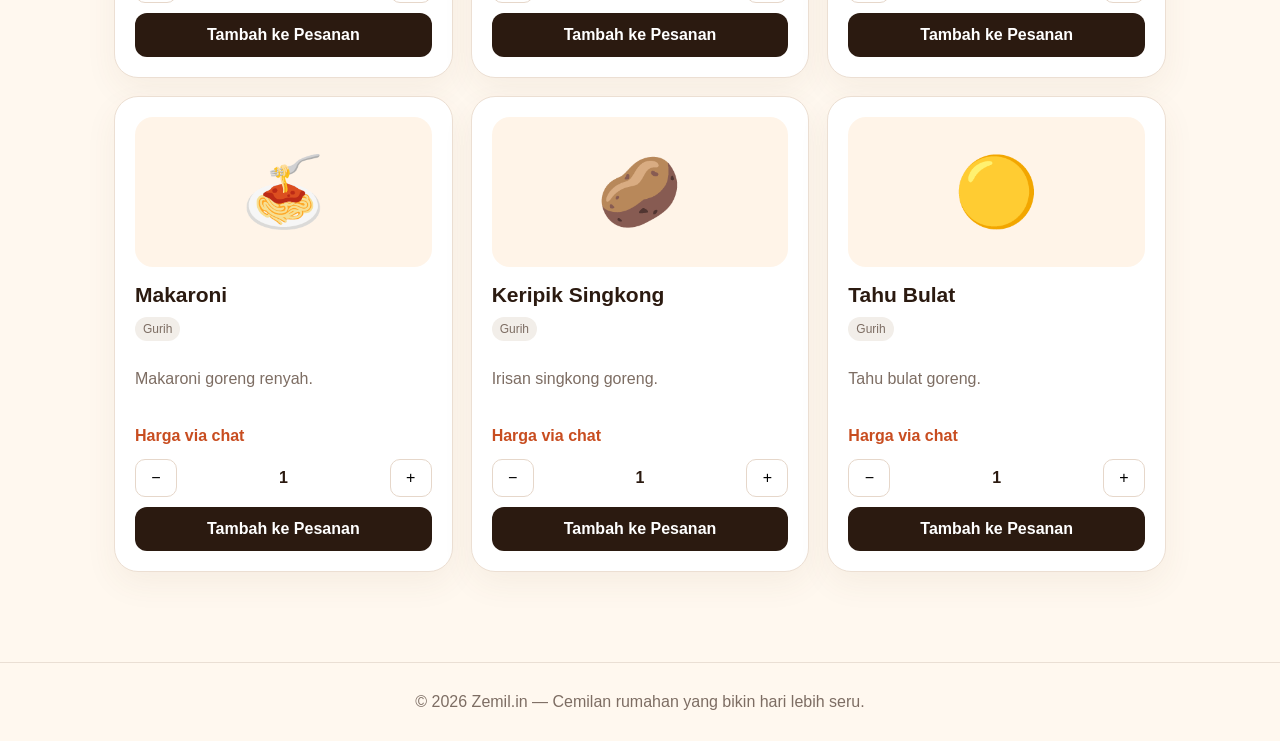
==== commit f15c3412: "Sembunyikan kode cadangan agar tampilan benar-benar visual" ====
--- a/zemilin.html
+++ b/zemilin.html
@@ -262,6 +262,7 @@
 </script>
 </body>
 </html>
+<!--
 /* ==========================================================
    cart-ui.js – Keranjang pesanan Zemil.in
    Satu file, tanpa library. CSS dan HTML panel dibuat otomatis.
@@ -546,4 +547,5 @@
 
   if (document.readyState === "loading") document.addEventListener("DOMContentLoaded", init);
   else init();
-})();+})();
+-->
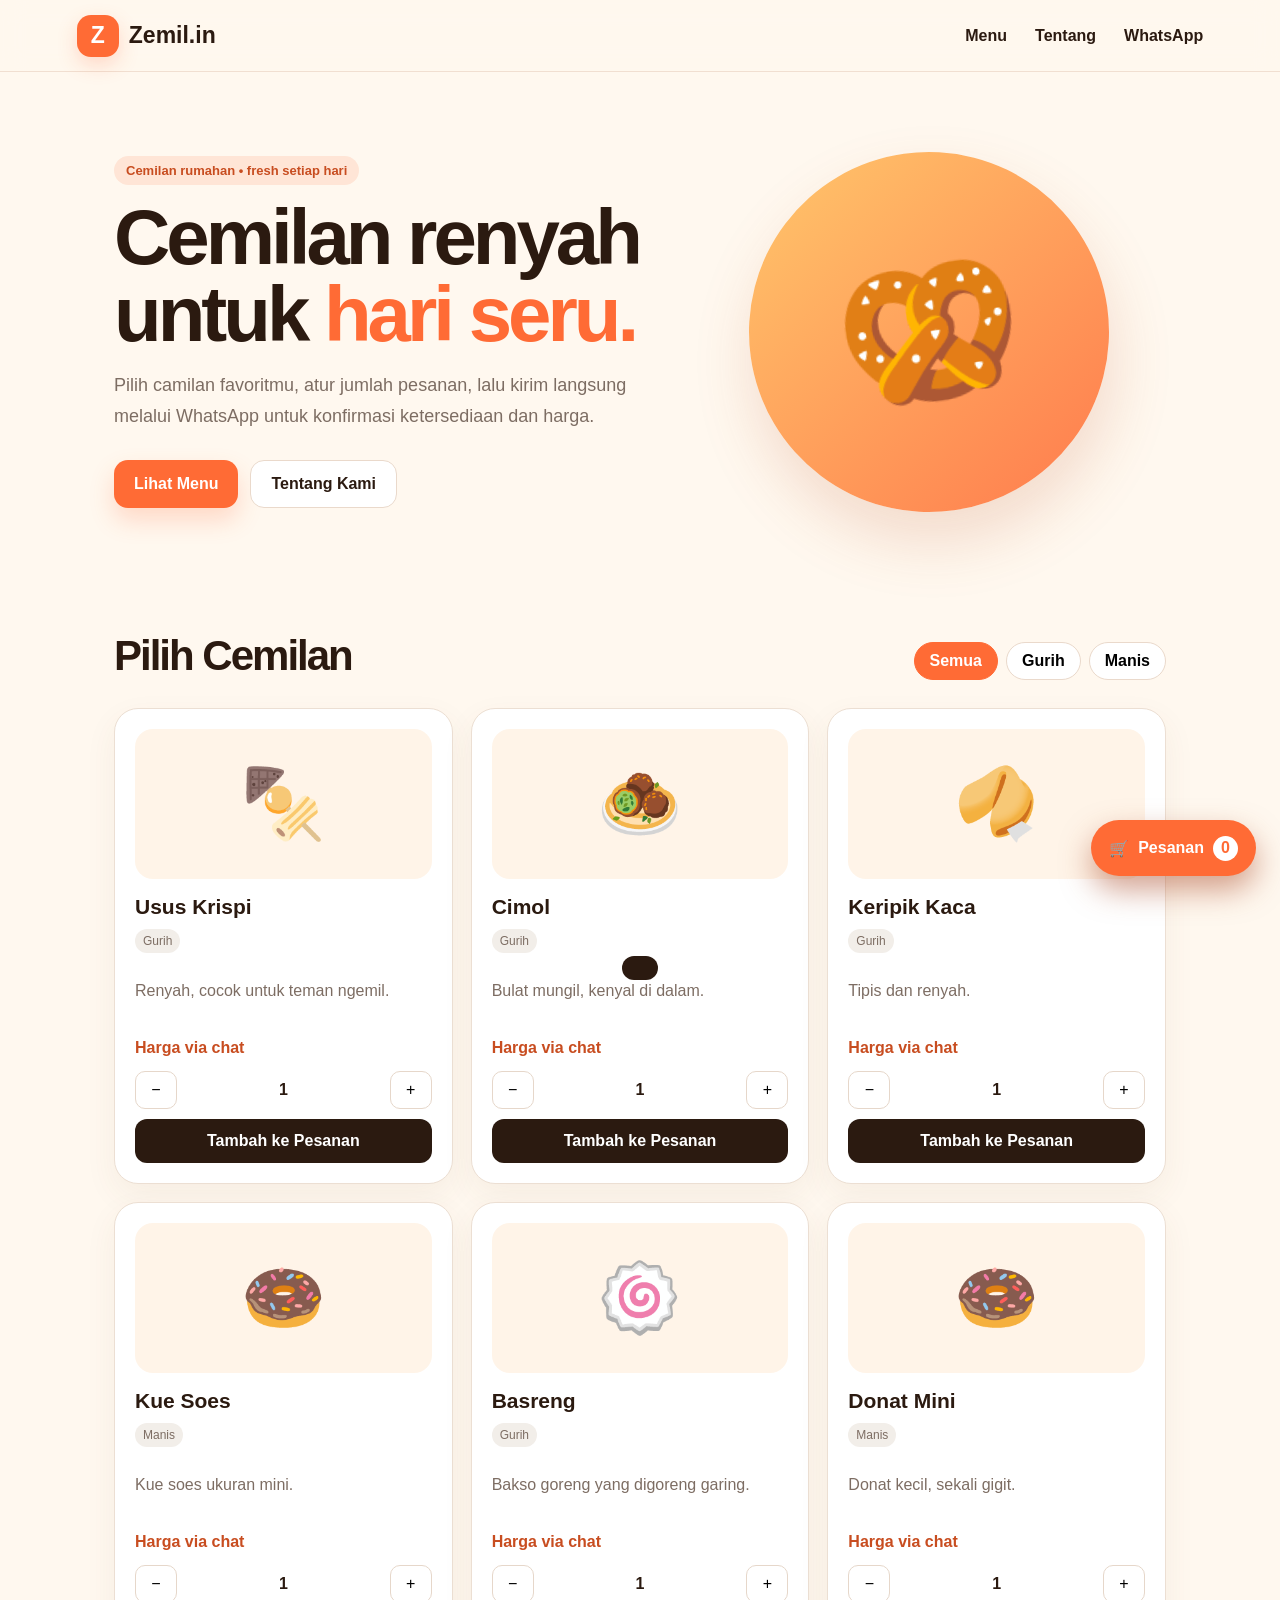
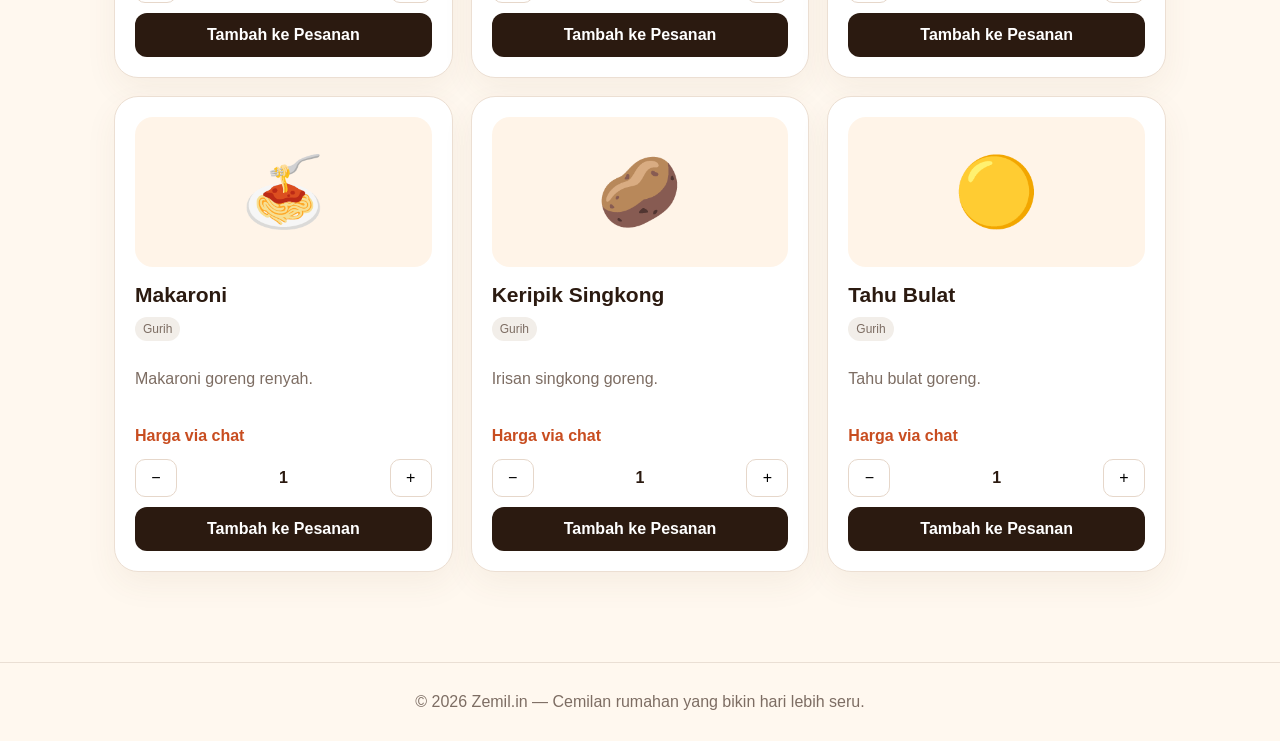
==== commit a1371c97: "Pisahkan UI keranjang ke cart-ui.js" ====
--- a/zemilin.html
+++ b/zemilin.html
@@ -49,19 +49,6 @@
     .cart-fab { position:fixed; z-index:30; right:24px; bottom:24px; display:flex; align-items:center; gap:9px; min-height:56px; padding:0 18px; border:0; border-radius:999px; background:var(--orange); color:white; font-weight:900; box-shadow:0 14px 30px #a94a2780; cursor:pointer; }
     .cart-fab.pop { animation:pop .35s ease; } @keyframes pop { 50% { transform:scale(1.12); } }
     #cartCount { display:grid; place-items:center; min-width:25px; height:25px; border-radius:50%; background:white; color:var(--orange); }
-    #backdrop { position:fixed; z-index:39; inset:0; background:#25170e66; backdrop-filter:blur(3px); }
-    .sheet { position:fixed; z-index:40; right:0; bottom:0; width:min(430px,100%); height:100%; overflow-y:auto; padding:24px; background:white; transform:translateX(100%); transition:.35s ease; box-shadow:-20px 0 50px #2d1b1226; }
-    .sheet.open { transform:translateX(0); }
-    .sheet-head { display:flex; align-items:center; justify-content:space-between; }
-    #closeSheet { width:38px; height:38px; border:0; border-radius:50%; background:#f2eee9; cursor:pointer; }
-    #cartList { list-style:none; padding:0; }
-    #cartList li { display:flex; align-items:center; justify-content:space-between; gap:12px; padding:12px 0; border-bottom:1px solid #eee5dc; }
-    .mini { display:flex; align-items:center; gap:8px; }.mini button { width:32px; }.mini b { min-width:20px; text-align:center; }
-    .checkout { display:grid; gap:9px; margin-top:18px; }
-    .checkout input,.checkout textarea { width:100%; border:1px solid #dfd1c3; border-radius:10px; padding:12px; outline:none; }
-    .checkout textarea { min-height:70px; resize:vertical; }
-    #cartEmpty,#cartTotal { color:var(--muted); }
-    #cartTotal { margin:14px 0; font-weight:900; color:var(--dark); }
     .toast { position:fixed; z-index:60; left:50%; bottom:-80px; transform:translateX(-50%); padding:12px 18px; border-radius:12px; background:#2b1a10; color:white; transition:.25s; }.toast.show { bottom:28px; }
     footer { padding:30px 5%; border-top:1px solid #eadfd4; text-align:center; color:var(--muted); }
     @media (max-width:850px) { .hero { grid-template-columns:1fr; text-align:center; padding-top:45px; }.hero p { margin-inline:auto; }.hero-actions,.section-head { justify-content:center; }.hero-art { margin-top:30px; }.grid { grid-template-columns:repeat(2,1fr); }.section-head { align-items:center; flex-direction:column; }.nav-links { display:none; position:absolute; top:72px; right:5%; flex-direction:column; gap:12px; width:180px; padding:16px; border-radius:16px; background:white; box-shadow:0 15px 40px #2d1b1224; }.nav-links.open { display:flex; }.nav-toggle { display:block; } }
@@ -84,468 +71,75 @@
       <div class="grid" id="menuGrid"></div>
     </section>
   </main>
-  <button class="cart-fab" id="cartFab" aria-label="Buka keranjang">🛒 <span>Pesanan</span><span id="cartCount">0</span></button>
-  <div id="backdrop" hidden></div>
-  <aside class="sheet" id="sheet" aria-hidden="true"><div class="sheet-head"><h2>Pesananmu</h2><button id="closeSheet" aria-label="Tutup">✕</button></div><p id="cartEmpty">Keranjang masih kosong.</p><ul id="cartList"></ul><p id="cartTotal" hidden></p><button type="button" id="clearCart" class="secondary" style="width:100%;margin:8px 0">Kosongkan Pesanan</button><div class="checkout"><input id="custName" placeholder="Nama kamu" autocomplete="name"><textarea id="custNote" placeholder="Catatan pesanan (opsional)"></textarea><button type="button" class="primary" id="sendWA">Kirim Pesanan via WhatsApp</button></div></aside>
+  <button class="cart-fab" id="cartFab" data-cart-open aria-label="Buka keranjang">🛒 <span>Pesanan</span><span id="cartCount" data-cart-count>0</span></button>
   <div class="toast" id="toast"></div>
   <footer>© <span id="year"></span> Zemil.in — Cemilan rumahan yang bikin hari lebih seru.</footer>
 <script>
-/* ===== PENGATURAN TOKO (ubah di sini) ===== */
-const WA_NUMBER = "6281389900332"; // 0813-8990-0332 dalam format internasional
+/* ===== PENGATURAN TOKO ===== */
+const WA_NUMBER = "6281389900332";
 const STORE_NAME = "Zemil.in";
 
-/* Isi price dengan harga (angka, Rupiah) jika sudah siap.
-   Jika price = 0, harga tidak ditampilkan dan pembeli diminta konfirmasi lewat chat. */
 const PRODUCTS = [
-  { id: "usus",   name: "Usus Krispi",    type: "gurih", emoji: "🍢", desc: "Renyah, cocok untuk teman ngemil.", price: 0 },
-  { id: "cimol",  name: "Cimol",          type: "gurih", emoji: "🧆", desc: "Bulat mungil, kenyal di dalam.",    price: 0 },
-  { id: "kaca",   name: "Keripik Kaca",   type: "gurih", emoji: "🥠", desc: "Tipis dan renyah.",                 price: 0 },
-  { id: "soes",   name: "Kue Soes",       type: "manis", emoji: "🍩", desc: "Kue soes ukuran mini.",             price: 0 },
-  { id: "basreng",name: "Basreng",        type: "gurih", emoji: "🍥", desc: "Bakso goreng yang digoreng garing.",price: 0 },
-  { id: "donat",  name: "Donat Mini",     type: "manis", emoji: "🍩", desc: "Donat kecil, sekali gigit.",        price: 0 },
-  { id: "makaroni",name:"Makaroni",       type: "gurih", emoji: "🍝", desc: "Makaroni goreng renyah.",           price: 0 },
-  { id: "singkong",name:"Keripik Singkong",type:"gurih", emoji: "🥔", desc: "Irisan singkong goreng.",           price: 0 },
-  { id: "tahu",   name: "Tahu Bulat",     type: "gurih", emoji: "🟡", desc: "Tahu bulat goreng.",                price: 0 }
+  { id: "usus", name: "Usus Krispi", type: "gurih", emoji: "🍢", desc: "Renyah, cocok untuk teman ngemil.", price: 0 },
+  { id: "cimol", name: "Cimol", type: "gurih", emoji: "🧆", desc: "Bulat mungil, kenyal di dalam.", price: 0 },
+  { id: "kaca", name: "Keripik Kaca", type: "gurih", emoji: "🥠", desc: "Tipis dan renyah.", price: 0 },
+  { id: "soes", name: "Kue Soes", type: "manis", emoji: "🍩", desc: "Kue soes ukuran mini.", price: 0 },
+  { id: "basreng", name: "Basreng", type: "gurih", emoji: "🍥", desc: "Bakso goreng yang digoreng garing.", price: 0 },
+  { id: "donat", name: "Donat Mini", type: "manis", emoji: "🍩", desc: "Donat kecil, sekali gigit.", price: 0 },
+  { id: "makaroni", name: "Makaroni", type: "gurih", emoji: "🍝", desc: "Makaroni goreng renyah.", price: 0 },
+  { id: "singkong", name: "Keripik Singkong", type: "gurih", emoji: "🥔", desc: "Irisan singkong goreng.", price: 0 },
+  { id: "tahu", name: "Tahu Bulat", type: "gurih", emoji: "🟡", desc: "Tahu bulat goreng.", price: 0 }
 ];
 
-/* ===== STATE ===== */
-const cart = {};      // { id: jumlah }
-const picking = {};   // jumlah sementara di kartu
 const $ = (s) => document.querySelector(s);
-const rupiah = (n) => "Rp" + n.toLocaleString("id-ID");
 
-/* ===== Menu ===== */
 function renderMenu(filter = "semua") {
   const grid = $("#menuGrid");
   grid.innerHTML = "";
   PRODUCTS.filter(p => filter === "semua" || p.type === filter).forEach(p => {
-    picking[p.id] = picking[p.id] || 1;
+    let qty = 1;
     const card = document.createElement("article");
     card.className = "card";
-    card.innerHTML = `
-      <div class="emoji" aria-hidden="true">${p.emoji}</div>
-      <h3>${p.name}</h3>
-      <span class="tag">${p.type === "manis" ? "Manis" : "Gurih"}</span>
-      <p>${p.desc}</p>
-      <span class="price">${p.price > 0 ? rupiah(p.price) : "Harga via chat"}</span>
-      <div class="qty">
-        <button type="button" data-act="minus" aria-label="Kurangi ${p.name}">−</button>
-        <output id="q-${p.id}">${picking[p.id]}</output>
-        <button type="button" data-act="plus" aria-label="Tambah ${p.name}">+</button>
-      </div>
-      <button type="button" class="btn" data-act="add">Tambah ke Pesanan</button>`;
+    card.innerHTML = `<div class="emoji" aria-hidden="true">${p.emoji}</div><h3>${p.name}</h3><span class="tag">${p.type === "manis" ? "Manis" : "Gurih"}</span><p>${p.desc}</p><span class="price">${p.price > 0 ? "Rp" + p.price.toLocaleString("id-ID") : "Harga via chat"}</span><div class="qty"><button type="button" data-act="minus" aria-label="Kurangi ${p.name}">−</button><output>${qty}</output><button type="button" data-act="plus" aria-label="Tambah ${p.name}">+</button></div><button type="button" class="btn" data-act="add">Tambah ke Pesanan</button>`;
     card.addEventListener("click", (e) => {
       const act = e.target.dataset.act;
       if (!act) return;
-      if (act === "plus") picking[p.id]++;
-      if (act === "minus") picking[p.id] = Math.max(1, picking[p.id] - 1);
-      card.querySelector("output").textContent = picking[p.id];
+      if (act === "plus") qty++;
+      if (act === "minus") qty = Math.max(1, qty - 1);
+      card.querySelector("output").textContent = qty;
       if (act === "add") {
-        cart[p.id] = (cart[p.id] || 0) + picking[p.id];
-        toast(`${picking[p.id]} ${p.name} masuk pesanan`);
-        picking[p.id] = 1;
+        if (window.ZemilCart) window.ZemilCart.add({ id: p.id, name: p.name, price: p.price, qty, emoji: p.emoji });
+        else setTimeout(() => window.ZemilCart?.add({ id: p.id, name: p.name, price: p.price, qty, emoji: p.emoji }), 100);
+        const toast = $("#toast");
+        toast.textContent = `${qty} ${p.name} masuk pesanan`;
+        toast.classList.add("show");
+        clearTimeout(window.zemilToastTimer);
+        window.zemilToastTimer = setTimeout(() => toast.classList.remove("show"), 1800);
+        qty = 1;
         card.querySelector("output").textContent = 1;
-        updateCart();
       }
     });
     grid.appendChild(card);
   });
 }
 
-document.querySelectorAll(".chip").forEach(chip => {
-  chip.addEventListener("click", () => {
-    document.querySelectorAll(".chip").forEach(c => c.classList.remove("active"));
-    chip.classList.add("active");
-    renderMenu(chip.dataset.filter);
-  });
-});
-
-/* ===== Keranjang ===== */
-function updateCart() {
-  const ids = Object.keys(cart).filter(id => cart[id] > 0);
-  const count = ids.reduce((s, id) => s + cart[id], 0);
-  $("#cartCount").textContent = count;
-  $("#cartFab").classList.remove("pop");
-  void $("#cartFab").offsetWidth;
-  $("#cartFab").classList.add("pop");
-
-  const list = $("#cartList");
-  list.innerHTML = "";
-  let total = 0, allPriced = true;
-  ids.forEach(id => {
-    const p = PRODUCTS.find(x => x.id === id);
-    if (p.price > 0) total += p.price * cart[id]; else allPriced = false;
-    const li = document.createElement("li");
-    li.innerHTML = `<span>${p.name}</span>
-      <span class="mini">
-        <button type="button" data-id="${id}" data-d="-1" aria-label="Kurangi ${p.name}">−</button>
-        <b>${cart[id]}</b>
-        <button type="button" data-id="${id}" data-d="1" aria-label="Tambah ${p.name}">+</button>
-      </span>`;
-    list.appendChild(li);
-  });
-  $("#cartEmpty").hidden = ids.length > 0;
-  const totalEl = $("#cartTotal");
-  totalEl.hidden = !(ids.length && total > 0);
-  totalEl.textContent = (allPriced ? "Total: " : "Perkiraan (belum semua ada harga): ") + rupiah(total);
-
-  const sendButton = $("#sendWA");
-  if (sendButton) sendButton.disabled = ids.length === 0;
-}
-
-$("#cartList").addEventListener("click", (e) => {
-  const b = e.target.closest("button[data-id]");
-  if (!b) return;
-  cart[b.dataset.id] = Math.max(0, cart[b.dataset.id] + Number(b.dataset.d));
-  if (cart[b.dataset.id] === 0) delete cart[b.dataset.id];
-  updateCart();
-});
-
-const clearCartButton = $("#clearCart");
-if (clearCartButton) {
-  clearCartButton.addEventListener("click", () => {
-    Object.keys(cart).forEach(k => delete cart[k]);
-    updateCart();
-    toast("Pesanan dikosongkan");
-  });
-}
-
-const sheet = $("#sheet"), backdrop = $("#backdrop");
-function openSheet(open) {
-  sheet.classList.toggle("open", open);
-  sheet.setAttribute("aria-hidden", String(!open));
-  backdrop.hidden = !open;
-}
-$("#cartFab").addEventListener("click", () => openSheet(true));
-$("#closeSheet").addEventListener("click", () => openSheet(false));
-backdrop.addEventListener("click", () => openSheet(false));
-document.addEventListener("keydown", (e) => { if (e.key === "Escape") openSheet(false); });
-
-/* ===== Kirim ke WhatsApp ===== */
-$("#sendWA").addEventListener("click", () => {
-  const ids = Object.keys(cart).filter(id => cart[id] > 0);
-  if (!ids.length) { toast("Pilih minimal satu varian dulu"); return; }
-  const name = $("#custName").value.trim();
-  if (!name) { toast("Isi nama dulu ya"); $("#custName").focus(); return; }
-  const note = $("#custNote").value.trim();
-  let msg = `Halo ${STORE_NAME}, saya ${name} ingin pesan:\n`;
-  ids.forEach(id => {
-    const p = PRODUCTS.find(x => x.id === id);
-    msg += `- ${p.name} x${cart[id]}\n`;
-  });
-  if (note) msg += `\nCatatan: ${note}`;
-  msg += `\n\nMohon info total harga dan ketersediaannya. Terima kasih!`;
-  window.open(`https://wa.me/${WA_NUMBER}?text=${encodeURIComponent(msg)}`, "_blank", "noopener");
-});
-
-/* ===== Umum ===== */
-function toast(text) {
-  const t = $("#toast");
-  t.textContent = text;
-  t.classList.add("show");
-  clearTimeout(toast.timer);
-  toast.timer = setTimeout(() => t.classList.remove("show"), 1800);
-}
+document.querySelectorAll(".chip").forEach(chip => chip.addEventListener("click", () => {
+  document.querySelectorAll(".chip").forEach(c => c.classList.remove("active"));
+  chip.classList.add("active");
+  renderMenu(chip.dataset.filter);
+}));
 
 $("#navToggle").addEventListener("click", () => {
   const open = $("#navLinks").classList.toggle("open");
   $("#navToggle").setAttribute("aria-expanded", String(open));
 });
-document.querySelectorAll("#navLinks a").forEach(a =>
-  a.addEventListener("click", () => $("#navLinks").classList.remove("open")));
+
+document.querySelectorAll("#navLinks a").forEach(a => a.addEventListener("click", () => $("#navLinks").classList.remove("open")));
 
 $("#waLink").href = `https://wa.me/${WA_NUMBER}`;
 $("#year").textContent = new Date().getFullYear();
-
 renderMenu();
-updateCart();
 </script>
+<script src="cart-ui.js"></script>
 </body>
-</html>
-<!--
-/* ==========================================================
-   cart-ui.js – Keranjang pesanan Zemil.in
-   Satu file, tanpa library. CSS dan HTML panel dibuat otomatis.
-   Cara pakai: <script src="cart-ui.js"></script> sebelum </body>
-   ========================================================== */
-(function () {
-  "use strict";
-
-  /* ---------- PENGATURAN (boleh diubah lewat window.ZEMIL_CART_CONFIG) ---------- */
-  const cfg = Object.assign({
-    whatsapp: "6281389900332",   // 0813-8990-0332 format internasional
-    store: "Zemil.in",
-    openButton: null,            // contoh: "#btnPesanan". Kosong = dicari otomatis
-    badge: null,                 // contoh: "#cartCount". Kosong = dicari otomatis
-    menuHref: "#menu",
-    accent: "#FF6B35",           // warna utama tombol
-    ink: "#2A1A10",              // warna teks
-    storageKey: "zemil-cart-v1"
-  }, window.ZEMIL_CART_CONFIG || {});
-
-  /* ---------- STATE ---------- */
-  let items = [];
-  try { items = JSON.parse(localStorage.getItem(cfg.storageKey)) || []; } catch (e) { items = []; }
-  const listeners = [];
-  let lastFocus = null;
-
-  const rp = (n) => "Rp" + Number(n).toLocaleString("id-ID");
-  const esc = (s) => String(s).replace(/[&<>"']/g, (c) =>
-    ({ "&": "&amp;", "<": "&lt;", ">": "&gt;", '"': "&quot;", "'": "&#39;" }[c]));
-  const slug = (s) => String(s).toLowerCase().replace(/[^a-z0-9]+/g, "-");
-
-  /* ---------- CSS ---------- */
-  const css = `
-  .zc-root{--a:${cfg.accent};--ink:${cfg.ink};--soft:#FFF4E8;--line:#F1E3D3;
-    position:fixed;inset:0;z-index:9999;visibility:hidden;transition:visibility 0s .3s;
-    font-family:inherit;color:var(--ink)}
-  .zc-root.zc-open{visibility:visible;transition-delay:0s}
-  .zc-backdrop{position:absolute;inset:0;background:rgba(30,15,5,.5);opacity:0;transition:opacity .3s}
-  .zc-open .zc-backdrop{opacity:1}
-  .zc-panel{position:absolute;top:0;right:0;bottom:0;width:min(440px,100%);background:#fff;
-    display:flex;flex-direction:column;transform:translateX(100%);transition:transform .3s ease;
-    box-shadow:-12px 0 40px rgba(0,0,0,.2);outline:none}
-  .zc-open .zc-panel{transform:none}
-  .zc-head{display:flex;align-items:center;justify-content:space-between;padding:18px 20px;border-bottom:1px solid var(--line)}
-  .zc-head h2{font-size:1.3rem;margin:0}
-  .zc-x{width:42px;height:42px;border-radius:50%;border:1px solid var(--line);background:#fff;cursor:pointer;font-size:1rem;color:var(--ink)}
-  .zc-x:hover{background:var(--soft)}
-  .zc-body{flex:1;overflow-y:auto;padding:16px 20px}
-  .zc-list{list-style:none;margin:0;padding:0;display:grid;gap:12px}
-  .zc-item{display:grid;grid-template-columns:56px 1fr auto;gap:12px;align-items:center;
-    padding:10px;border:1px solid var(--line);border-radius:16px;background:#fff}
-  .zc-thumb{width:56px;height:56px;border-radius:14px;background:var(--soft);display:grid;place-items:center;font-size:1.8rem;overflow:hidden}
-  .zc-thumb img{width:100%;height:100%;object-fit:cover}
-  .zc-name{font-weight:800;line-height:1.2}
-  .zc-price{font-size:.85rem;opacity:.7;margin-top:2px}
-  .zc-qty{display:flex;align-items:center;gap:6px}
-  .zc-qty button{width:32px;height:32px;border-radius:50%;border:1px solid var(--line);background:var(--soft);
-    font-weight:800;font-size:1.05rem;cursor:pointer;color:var(--ink)}
-  .zc-qty button:hover{background:var(--a);color:#fff;border-color:var(--a)}
-  .zc-qty b{min-width:22px;text-align:center}
-  .zc-del{grid-column:1/-1;justify-self:end;background:none;border:0;color:#B3341A;font-weight:700;
-    font-size:.82rem;cursor:pointer;padding:0;margin-top:-4px}
-  .zc-empty{text-align:center;padding:36px 8px}
-  .zc-empty .big{font-size:3rem}
-  .zc-empty p{margin:8px 0 16px;opacity:.75}
-  .zc-link{display:inline-block;background:var(--a);color:#fff;text-decoration:none;font-weight:800;padding:11px 22px;border-radius:999px}
-  .zc-form{margin-top:18px;display:grid;gap:6px}
-  .zc-form label{font-weight:800;font-size:.9rem;margin-top:6px}
-  .zc-form input,.zc-form textarea{width:100%;font:inherit;color:var(--ink);padding:11px 13px;border:1px solid var(--line);
-    border-radius:12px;background:#fff;resize:vertical}
-  .zc-form input:focus,.zc-form textarea:focus{outline:2px solid var(--a);border-color:transparent}
-  .zc-err{color:#B3341A;font-weight:700;font-size:.88rem;min-height:1.2em;margin-top:6px}
-  .zc-foot{padding:16px 20px calc(16px + env(safe-area-inset-bottom,0px));border-top:1px solid var(--line);background:#fff}
-  .zc-sum{display:flex;justify-content:space-between;margin-bottom:6px}
-  .zc-sum b{font-size:1.05rem}
-  .zc-note{font-size:.8rem;opacity:.65;margin:2px 0 10px}
-  .zc-send{width:100%;border:0;border-radius:999px;background:var(--a);color:#fff;font:800 1rem inherit;
-    padding:14px;cursor:pointer;box-shadow:0 8px 18px -6px var(--a)}
-  .zc-send:disabled{opacity:.45;cursor:not-allowed;box-shadow:none}
-  .zc-clear{display:block;margin:10px auto 0;background:none;border:0;text-decoration:underline;
-    font:700 .85rem inherit;color:var(--ink);opacity:.7;cursor:pointer}
-  .zc-root :focus-visible{outline:3px solid var(--ink);outline-offset:2px}
-  @media (max-width:640px){
-    .zc-panel{top:auto;left:0;width:100%;max-height:92vh;max-height:92dvh;border-radius:24px 24px 0 0;
-      transform:translateY(100%);box-shadow:0 -12px 40px rgba(0,0,0,.25)}
-    .zc-open .zc-panel{transform:none}
-  }
-  @media (prefers-reduced-motion:reduce){.zc-panel,.zc-backdrop{transition:none}}
-  `;
-
-  /* ---------- HTML ---------- */
-  function build() {
-    const style = document.createElement("style");
-    style.textContent = css;
-    document.head.appendChild(style);
-
-    const root = document.createElement("div");
-    root.className = "zc-root";
-    root.id = "zcRoot";
-    root.innerHTML = `
-      <div class="zc-backdrop" data-zc-close></div>
-      <aside class="zc-panel" role="dialog" aria-modal="true" aria-labelledby="zcTitle" tabindex="-1">
-        <header class="zc-head">
-          <h2 id="zcTitle">Pesanan Kamu</h2>
-          <button type="button" class="zc-x" data-zc-close aria-label="Tutup keranjang">✕</button>
-        </header>
-        <div class="zc-body">
-          <ul class="zc-list" id="zcList"></ul>
-          <div class="zc-empty" id="zcEmpty">
-            <div class="big" aria-hidden="true">🛒</div>
-            <p>Pesananmu masih kosong.<br>Pilih cemilan favoritmu dulu, ya.</p>
-            <a class="zc-link" href="${esc(cfg.menuHref)}" data-zc-close>Lihat Menu</a>
-          </div>
-          <div class="zc-form" id="zcForm">
-            <label for="zcName">Nama</label>
-            <input id="zcName" type="text" placeholder="Nama kamu" autocomplete="name">
-            <label for="zcNote">Catatan (opsional)</label>
-            <textarea id="zcNote" rows="2" placeholder="Contoh: alamat, jam ambil, level pedas"></textarea>
-            <div class="zc-err" id="zcErr" role="alert"></div>
-          </div>
-        </div>
-        <footer class="zc-foot">
-          <div class="zc-sum"><span>Jumlah item</span><b id="zcQty">0</b></div>
-          <div class="zc-sum" id="zcPriceRow"><span>Estimasi harga</span><b id="zcPrice"></b></div>
-          <p class="zc-note" id="zcNoteTxt">Harga akhir dan ketersediaan dikonfirmasi lewat WhatsApp.</p>
-          <button type="button" class="zc-send" id="zcSend">Kirim Pesanan via WhatsApp</button>
-          <button type="button" class="zc-clear" id="zcClear">Kosongkan pesanan</button>
-        </footer>
-      </aside>`;
-    document.body.appendChild(root);
-    return root;
-  }
-
-  /* ---------- RENDER ---------- */
-  let root, $;
-  function render() {
-    const count = items.reduce((s, i) => s + i.qty, 0);
-    const list = $("#zcList");
-    list.innerHTML = items.map((i) => {
-      const thumb = i.image
-        ? `<img src="${esc(i.image)}" alt="">`
-        : esc(i.emoji || i.name.charAt(0));
-      const price = i.price > 0 ? `${rp(i.price)} / pcs` : "Harga via chat";
-      return `<li class="zc-item" data-id="${esc(i.id)}">
-        <div class="zc-thumb" aria-hidden="true">${thumb}</div>
-        <div><div class="zc-name">${esc(i.name)}</div><div class="zc-price">${price}</div></div>
-        <div class="zc-qty">
-          <button type="button" data-act="minus" aria-label="Kurangi ${esc(i.name)}">−</button>
-          <b>${i.qty}</b>
-          <button type="button" data-act="plus" aria-label="Tambah ${esc(i.name)}">+</button>
-        </div>
-        <button type="button" class="zc-del" data-act="del">Hapus</button>
-      </li>`;
-    }).join("");
-
-    const has = items.length > 0;
-    $("#zcEmpty").hidden = has;
-    $("#zcForm").hidden = !has;
-    $("#zcSend").disabled = !has;
-    $("#zcClear").hidden = !has;
-    $("#zcQty").textContent = count;
-
-    const priced = items.filter((i) => i.price > 0);
-    const total = priced.reduce((s, i) => s + i.price * i.qty, 0);
-    $("#zcPriceRow").hidden = !priced.length;
-    $("#zcPrice").textContent = rp(total);
-    $("#zcNoteTxt").textContent = priced.length && priced.length < items.length
-      ? "Sebagian item belum ada harga, jadi total ini belum lengkap. Harga akhir dikonfirmasi lewat WhatsApp."
-      : "Harga akhir dan ketersediaan dikonfirmasi lewat WhatsApp.";
-
-    updateBadge(count);
-    try { localStorage.setItem(cfg.storageKey, JSON.stringify(items)); } catch (e) {}
-    listeners.forEach((fn) => fn(items.slice(), count));
-  }
-
-  /* ---------- BADGE & TOMBOL BUKA ---------- */
-  let openers = [];
-  function findOpeners() {
-    if (cfg.openButton) return [...document.querySelectorAll(cfg.openButton)];
-    const byAttr = [...document.querySelectorAll("[data-cart-open]")];
-    if (byAttr.length) return byAttr;
-    return [...document.querySelectorAll("button, a")].filter((el) =>
-      !el.closest(".zc-root") && /^\s*\S{0,3}\s*pesanan\b/i.test(el.textContent));
-  }
-  function updateBadge(count) {
-    const sel = cfg.badge || "[data-cart-count]";
-    const targets = document.querySelectorAll(sel);
-    if (targets.length) { targets.forEach((el) => (el.textContent = count)); return; }
-    openers.forEach((b) => b.querySelectorAll("*").forEach((el) => {
-      if (!el.children.length && /^\d+$/.test(el.textContent.trim())) el.textContent = count;
-    }));
-  }
-
-  /* ---------- BUKA / TUTUP ---------- */
-  function open() {
-    lastFocus = document.activeElement;
-    $("#zcErr").textContent = "";
-    root.classList.add("zc-open");
-    document.body.style.overflow = "hidden";
-    setTimeout(() => root.querySelector(".zc-x").focus(), 50);
-  }
-  function close() {
-    root.classList.remove("zc-open");
-    document.body.style.overflow = "";
-    if (lastFocus && lastFocus.focus) lastFocus.focus();
-  }
-
-  /* ---------- DATA ---------- */
-  function norm(it) {
-    return {
-      id: String(it.id || slug(it.name)),
-      name: String(it.name),
-      price: Number(it.price) || 0,
-      qty: Math.max(1, parseInt(it.qty, 10) || 1),
-      emoji: it.emoji || "",
-      image: it.image || ""
-    };
-  }
-  function add(it) {
-    const n = norm(it);
-    const found = items.find((x) => x.id === n.id);
-    if (found) found.qty += n.qty; else items.push(n);
-    render();
-  }
-  function setItems(arr) { items = (arr || []).map(norm); render(); }
-  function clear() { items = []; render(); }
-
-  /* ---------- WHATSAPP ---------- */
-  function send() {
-    const name = $("#zcName").value.trim();
-    const err = $("#zcErr");
-    if (!items.length) { err.textContent = "Pilih minimal satu cemilan dulu."; return; }
-    if (!name) { err.textContent = "Isi nama kamu dulu ya."; $("#zcName").focus(); return; }
-    err.textContent = "";
-    const note = $("#zcNote").value.trim();
-    let msg = `Halo ${cfg.store}, saya ${name} ingin memesan:\n`;
-    items.forEach((i) => { msg += `- ${i.name} x${i.qty}\n`; });
-    const priced = items.filter((i) => i.price > 0);
-    if (priced.length === items.length) {
-      msg += `\nEstimasi total: ${rp(priced.reduce((s, i) => s + i.price * i.qty, 0))}`;
-    }
-    if (note) msg += `\nCatatan: ${note}`;
-    msg += `\n\nMohon konfirmasi ketersediaan dan total harganya. Terima kasih!`;
-    window.open(`https://wa.me/${cfg.whatsapp}?text=${encodeURIComponent(msg)}`, "_blank", "noopener");
-  }
-
-  /* ---------- INIT ---------- */
-  function init() {
-    root = build();
-    $ = (s) => root.querySelector(s);
-
-    root.addEventListener("click", (e) => {
-      if (e.target.closest("[data-zc-close]")) { close(); return; }
-      const btn = e.target.closest("[data-act]");
-      if (!btn) return;
-      const li = btn.closest("[data-id]");
-      const it = items.find((x) => x.id === li.dataset.id);
-      if (!it) return;
-      if (btn.dataset.act === "plus") it.qty++;
-      if (btn.dataset.act === "minus") it.qty = Math.max(1, it.qty - 1);
-      if (btn.dataset.act === "del") items = items.filter((x) => x !== it);
-      render();
-    });
-    $("#zcSend").addEventListener("click", send);
-    $("#zcClear").addEventListener("click", clear);
-    document.addEventListener("keydown", (e) => {
-      if (e.key === "Escape" && root.classList.contains("zc-open")) close();
-    });
-
-    openers = findOpeners();
-    openers.forEach((b) => b.addEventListener("click", (e) => { e.preventDefault(); open(); }));
-    if (!openers.length) console.warn("[cart-ui] Tombol 'Pesanan' tidak ditemukan. Tambahkan atribut data-cart-open pada tombolnya.");
-
-    render();
-  }
-
-  window.ZemilCart = {
-    open, close, add, setItems, clear,
-    getItems: () => items.slice(),
-    onChange: (fn) => listeners.push(fn)
-  };
-
-  if (document.readyState === "loading") document.addEventListener("DOMContentLoaded", init);
-  else init();
-})();
--->+</html>
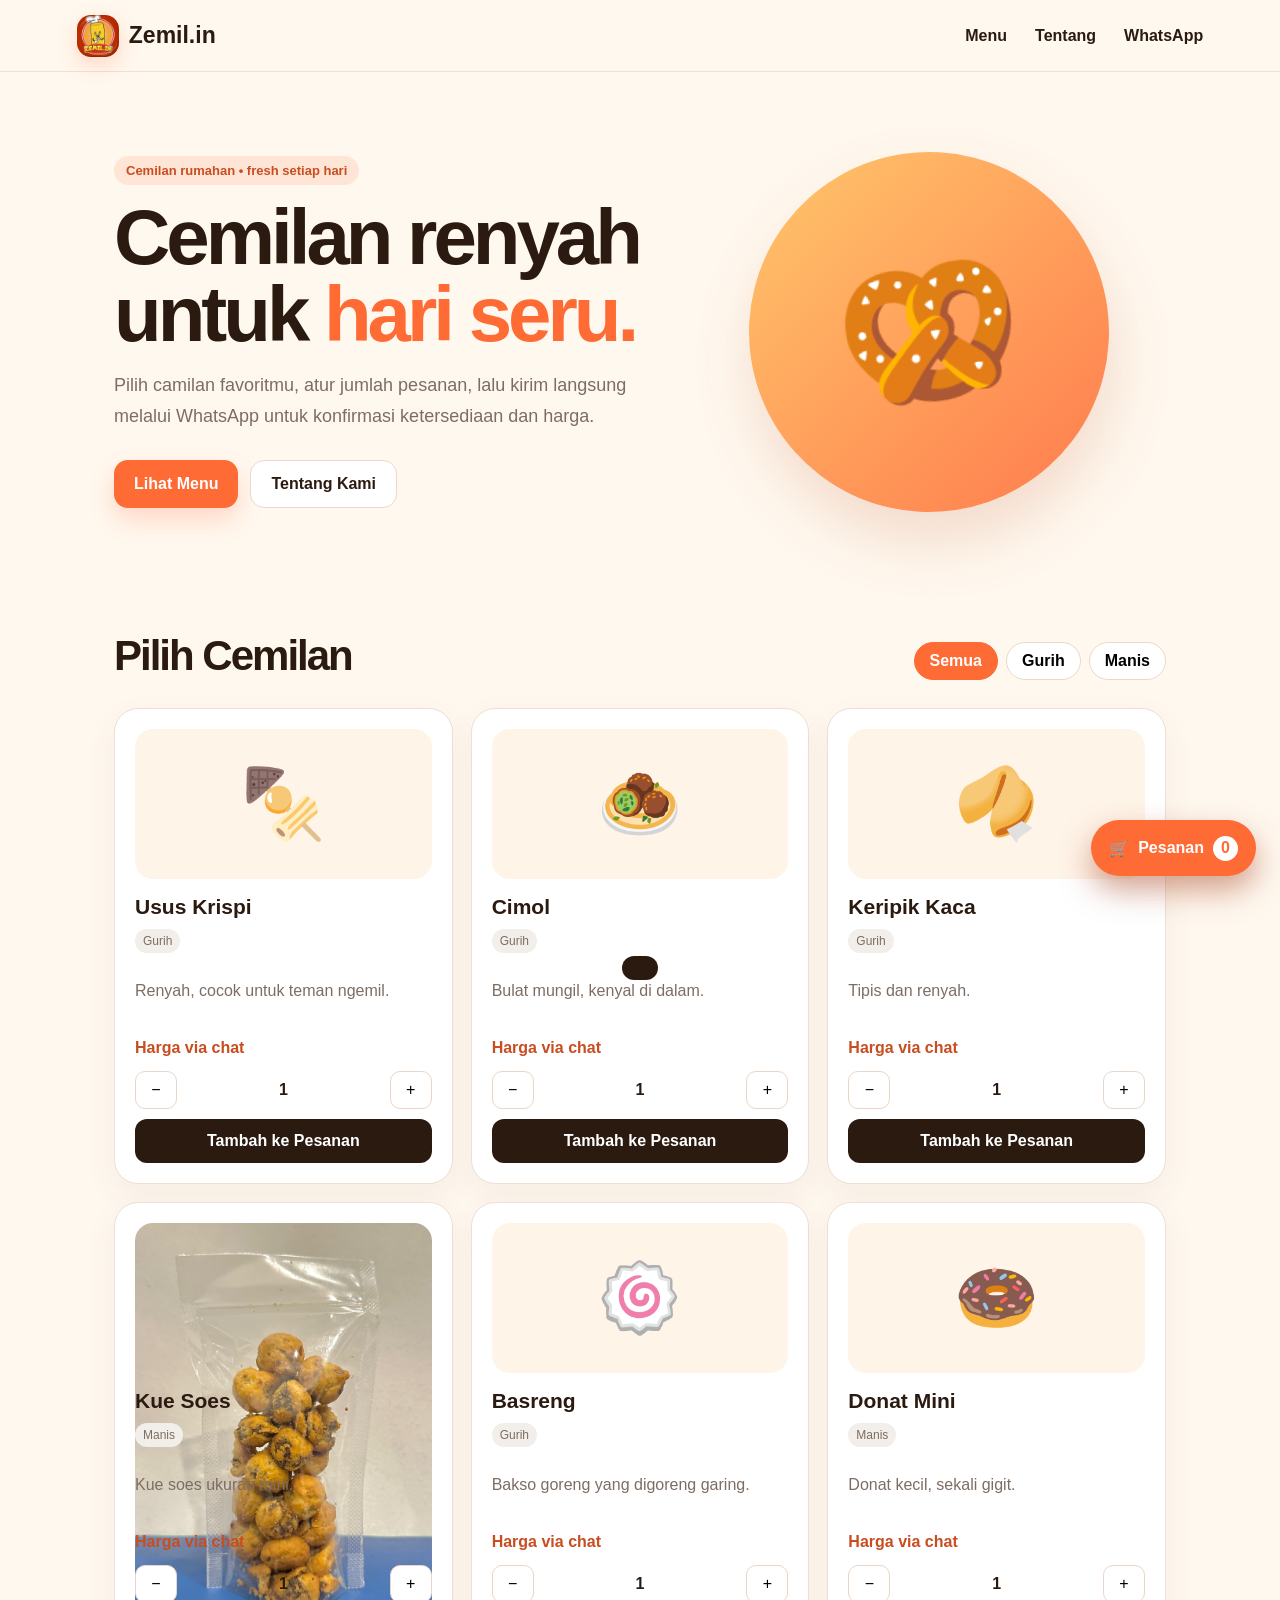
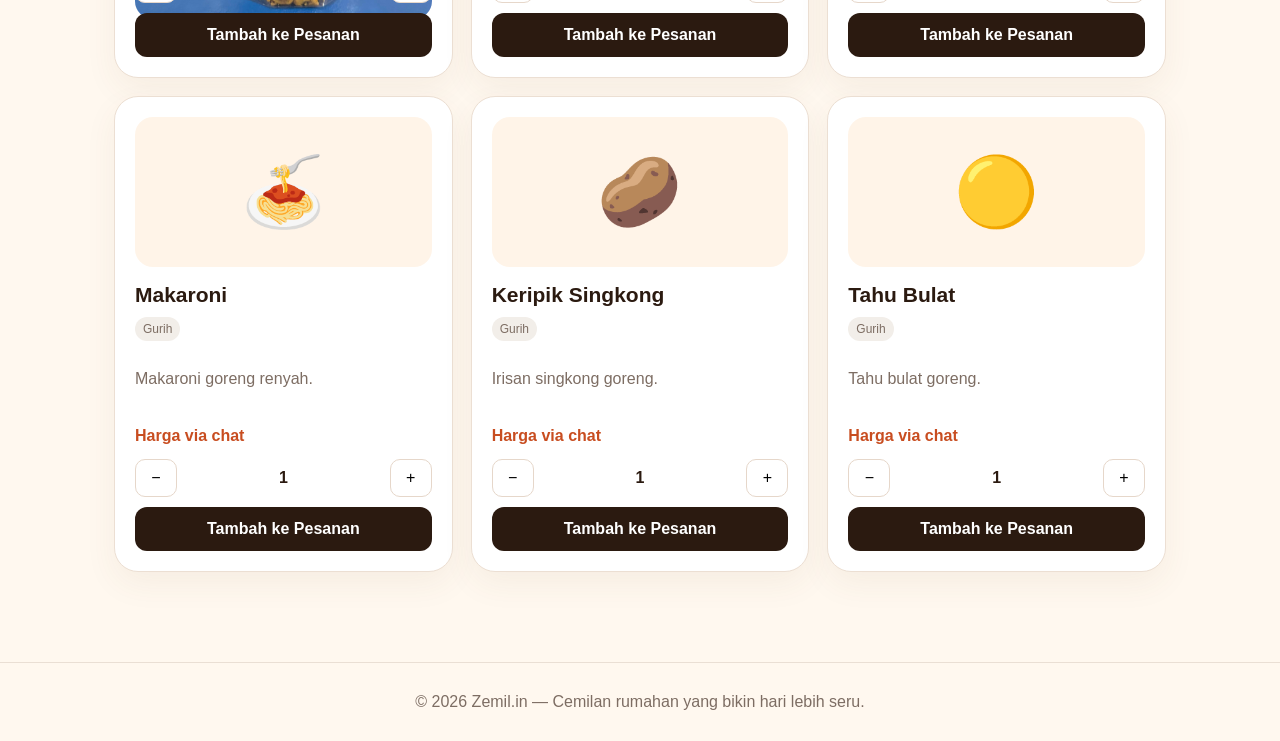
==== commit 15ec97a0: "Tambahkan logo dan foto Kue Soes" ====
--- a/zemilin.html
+++ b/zemilin.html
@@ -14,7 +14,8 @@
     button,input,textarea { font:inherit; }
     .topbar { position:sticky; top:0; z-index:20; display:flex; align-items:center; justify-content:space-between; min-height:72px; padding:10px 6%; background:rgba(255,248,239,.94); backdrop-filter:blur(12px); border-bottom:1px solid #f1dfd1; }
     .brand { display:flex; align-items:center; gap:10px; font-size:23px; font-weight:900; }
-    .brand-mark { display:grid; place-items:center; width:42px; height:42px; border-radius:14px; background:var(--orange); color:white; box-shadow:0 8px 20px #ff6b3538; }
+    .brand-mark { display:grid; place-items:center; width:42px; height:42px; overflow:hidden; border-radius:14px; background:white; box-shadow:0 8px 20px #ff6b3538; }
+    .brand-mark img { width:100%; height:100%; object-fit:contain; }
     .nav-links { display:flex; align-items:center; gap:28px; font-weight:700; }
     .nav-toggle { display:none; border:0; background:transparent; font-size:24px; }
     .hero { display:grid; grid-template-columns:1.1fr .9fr; align-items:center; max-width:1180px; min-height:520px; margin:auto; padding:70px 5%; }
@@ -38,6 +39,7 @@
     .grid { display:grid; grid-template-columns:repeat(3,minmax(0,1fr)); gap:18px; margin-top:28px; }
     .card { min-width:0; padding:20px; border:1px solid #ecdfd3; border-radius:24px; background:white; box-shadow:0 12px 32px #704a3510; }
     .emoji { display:grid; place-items:center; height:150px; border-radius:18px; background:#fff4e8; font-size:68px; }
+    .emoji img { width:100%; height:100%; border-radius:18px; object-fit:cover; }
     .card h3 { margin:16px 0 6px; font-size:21px; }
     .tag { display:inline-block; margin:4px 0 10px; padding:5px 8px; border-radius:999px; background:#f2eee9; color:var(--muted); font-size:12px; }
     .card p { min-height:44px; color:var(--muted); line-height:1.5; }
@@ -57,7 +59,7 @@
 </head>
 <body>
   <header class="topbar">
-    <a class="brand" href="#" aria-label="Beranda Zemil.in"><span class="brand-mark">Z</span><span>Zemil.in</span></a>
+    <a class="brand" href="#" aria-label="Beranda Zemil.in"><span class="brand-mark"><img src="logo.png" alt="Logo Zemil.in"></span><span>Zemil.in</span></a>
     <nav class="nav-links" id="navLinks"><a href="#menu">Menu</a><a href="#tentang">Tentang</a><a id="waLink" href="#">WhatsApp</a></nav>
     <button class="nav-toggle" id="navToggle" aria-label="Buka menu" aria-expanded="false">☰</button>
   </header>
@@ -83,7 +85,7 @@
   { id: "usus", name: "Usus Krispi", type: "gurih", emoji: "🍢", desc: "Renyah, cocok untuk teman ngemil.", price: 0 },
   { id: "cimol", name: "Cimol", type: "gurih", emoji: "🧆", desc: "Bulat mungil, kenyal di dalam.", price: 0 },
   { id: "kaca", name: "Keripik Kaca", type: "gurih", emoji: "🥠", desc: "Tipis dan renyah.", price: 0 },
-  { id: "soes", name: "Kue Soes", type: "manis", emoji: "🍩", desc: "Kue soes ukuran mini.", price: 0 },
+  { id: "soes", name: "Kue Soes", type: "manis", emoji: "🍩", image: "WhatsApp%20Image%202026-11-26%20at%2009.52.33.jpeg", desc: "Kue soes ukuran mini.", price: 0 },
   { id: "basreng", name: "Basreng", type: "gurih", emoji: "🍥", desc: "Bakso goreng yang digoreng garing.", price: 0 },
   { id: "donat", name: "Donat Mini", type: "manis", emoji: "🍩", desc: "Donat kecil, sekali gigit.", price: 0 },
   { id: "makaroni", name: "Makaroni", type: "gurih", emoji: "🍝", desc: "Makaroni goreng renyah.", price: 0 },
@@ -100,7 +102,7 @@
     let qty = 1;
     const card = document.createElement("article");
     card.className = "card";
-    card.innerHTML = `<div class="emoji" aria-hidden="true">${p.emoji}</div><h3>${p.name}</h3><span class="tag">${p.type === "manis" ? "Manis" : "Gurih"}</span><p>${p.desc}</p><span class="price">${p.price > 0 ? "Rp" + p.price.toLocaleString("id-ID") : "Harga via chat"}</span><div class="qty"><button type="button" data-act="minus" aria-label="Kurangi ${p.name}">−</button><output>${qty}</output><button type="button" data-act="plus" aria-label="Tambah ${p.name}">+</button></div><button type="button" class="btn" data-act="add">Tambah ke Pesanan</button>`;
+    card.innerHTML = `<div class="emoji" aria-hidden="true">${p.image ? `<img src="${p.image}" alt="${p.name}">` : p.emoji}</div><h3>${p.name}</h3><span class="tag">${p.type === "manis" ? "Manis" : "Gurih"}</span><p>${p.desc}</p><span class="price">${p.price > 0 ? "Rp" + p.price.toLocaleString("id-ID") : "Harga via chat"}</span><div class="qty"><button type="button" data-act="minus" aria-label="Kurangi ${p.name}">−</button><output>${qty}</output><button type="button" data-act="plus" aria-label="Tambah ${p.name}">+</button></div><button type="button" class="btn" data-act="add">Tambah ke Pesanan</button>`;
     card.addEventListener("click", (e) => {
       const act = e.target.dataset.act;
       if (!act) return;
@@ -108,8 +110,8 @@
       if (act === "minus") qty = Math.max(1, qty - 1);
       card.querySelector("output").textContent = qty;
       if (act === "add") {
-        if (window.ZemilCart) window.ZemilCart.add({ id: p.id, name: p.name, price: p.price, qty, emoji: p.emoji });
-        else setTimeout(() => window.ZemilCart?.add({ id: p.id, name: p.name, price: p.price, qty, emoji: p.emoji }), 100);
+        if (window.ZemilCart) window.ZemilCart.add({ id: p.id, name: p.name, price: p.price, qty, emoji: p.emoji, image: p.image || "" });
+        else setTimeout(() => window.ZemilCart?.add({ id: p.id, name: p.name, price: p.price, qty, emoji: p.emoji, image: p.image || "" }), 100);
         const toast = $("#toast");
         toast.textContent = `${qty} ${p.name} masuk pesanan`;
         toast.classList.add("show");
@@ -142,4 +144,4 @@
 </script>
 <script src="cart-ui.js"></script>
 </body>
-</html>+</html>
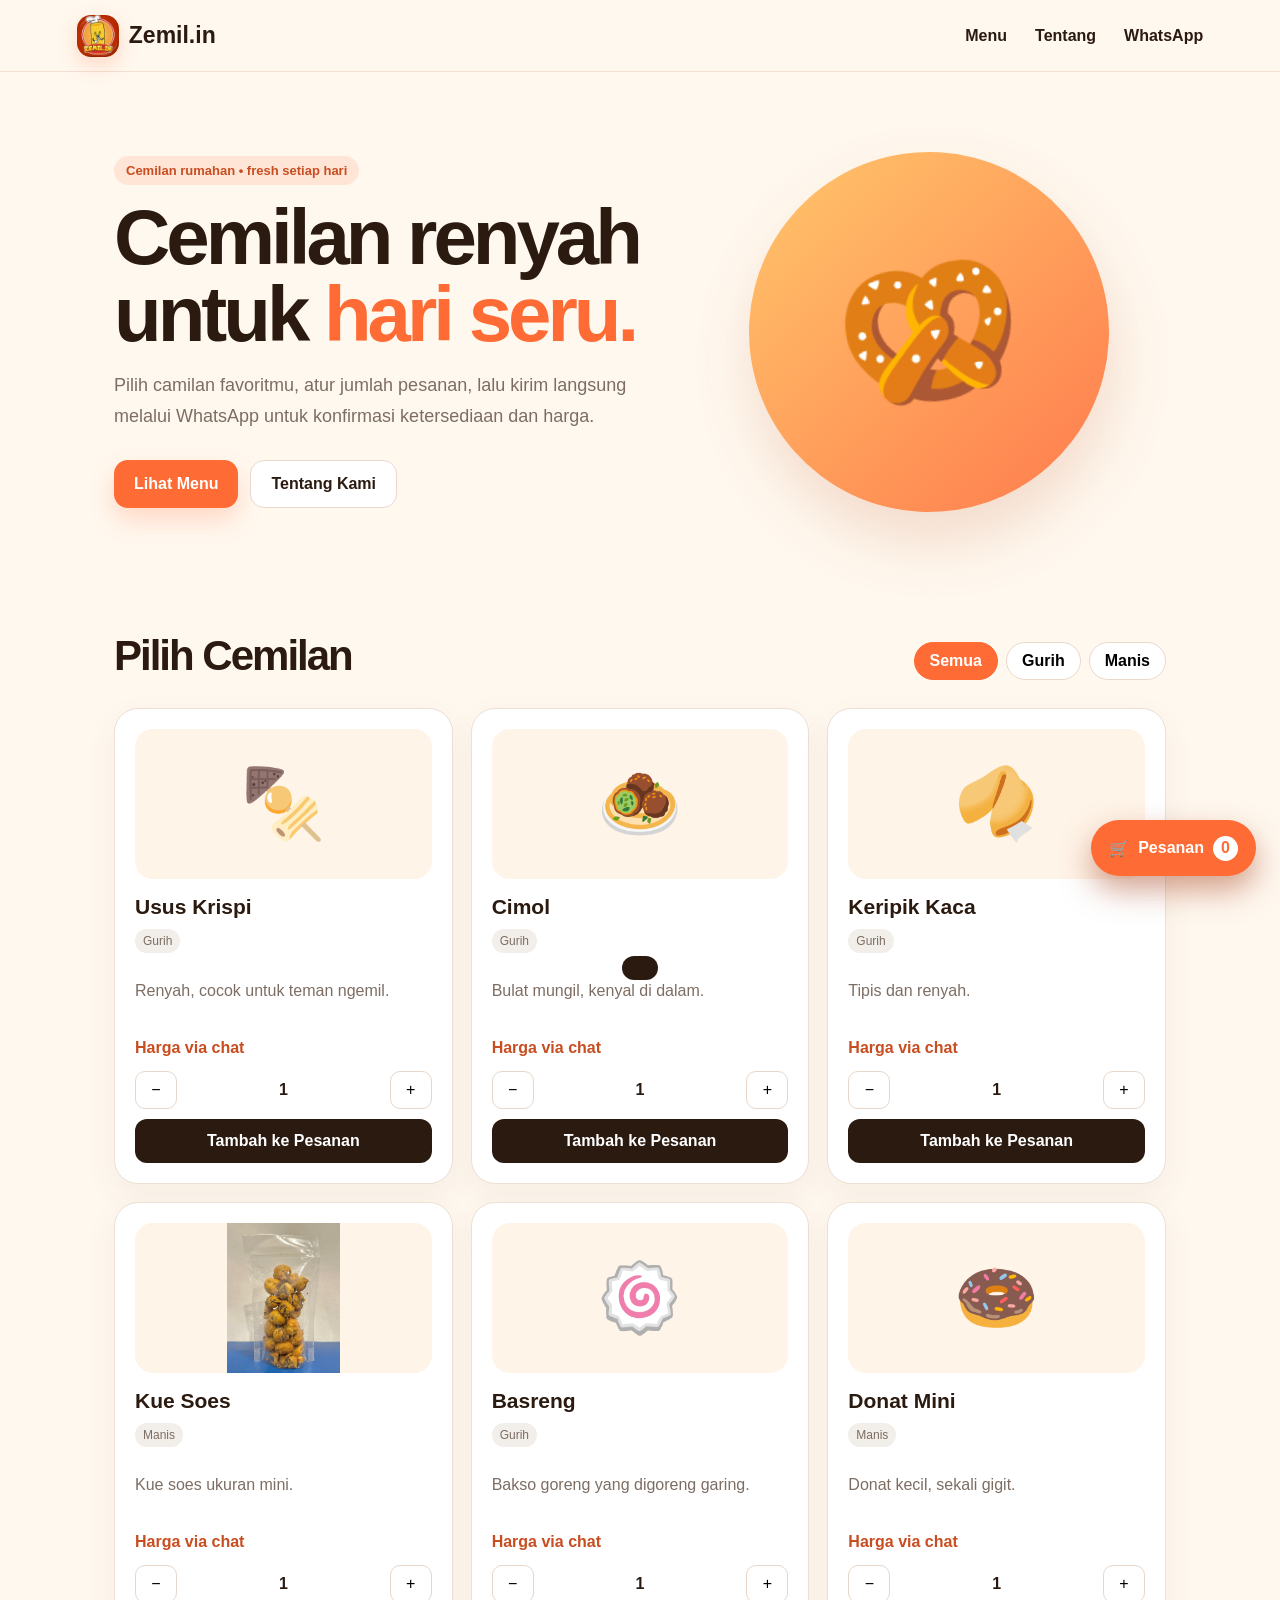
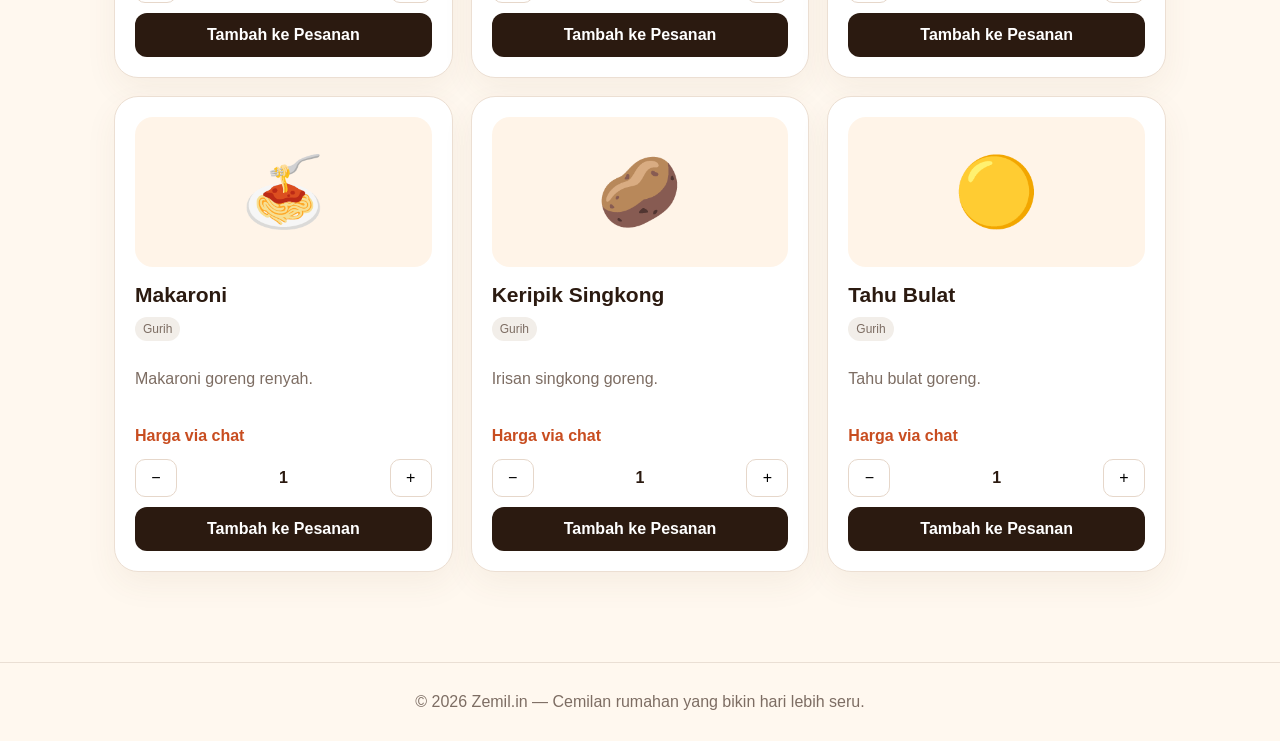
==== commit acd2e1ea: "Perbaiki ukuran foto produk Kue Soes" ====
--- a/zemilin.html
+++ b/zemilin.html
@@ -38,8 +38,8 @@
     .chip.active { border-color:var(--orange); background:var(--orange); color:white; }
     .grid { display:grid; grid-template-columns:repeat(3,minmax(0,1fr)); gap:18px; margin-top:28px; }
     .card { min-width:0; padding:20px; border:1px solid #ecdfd3; border-radius:24px; background:white; box-shadow:0 12px 32px #704a3510; }
-    .emoji { display:grid; place-items:center; height:150px; border-radius:18px; background:#fff4e8; font-size:68px; }
-    .emoji img { width:100%; height:100%; border-radius:18px; object-fit:cover; }
+    .emoji { display:grid; place-items:center; width:100%; height:150px; overflow:hidden; border-radius:18px; background:#fff4e8; font-size:68px; }
+    .emoji img { display:block; width:100%; height:150px; max-width:100%; border-radius:18px; object-fit:contain; object-position:center; background:#fff4e8; }
     .card h3 { margin:16px 0 6px; font-size:21px; }
     .tag { display:inline-block; margin:4px 0 10px; padding:5px 8px; border-radius:999px; background:#f2eee9; color:var(--muted); font-size:12px; }
     .card p { min-height:44px; color:var(--muted); line-height:1.5; }
@@ -59,7 +59,7 @@
 </head>
 <body>
   <header class="topbar">
-    <a class="brand" href="#" aria-label="Beranda Zemil.in"><span class="brand-mark"><img src="logo.png" alt="Logo Zemil.in"></span><span>Zemil.in</span></a>
+    <a class="brand" href="#" aria-label="Beranda Zemil.in"><span class="brand-mark"><img src="logo.png?v=2" alt="Logo Zemil.in"></span><span>Zemil.in</span></a>
     <nav class="nav-links" id="navLinks"><a href="#menu">Menu</a><a href="#tentang">Tentang</a><a id="waLink" href="#">WhatsApp</a></nav>
     <button class="nav-toggle" id="navToggle" aria-label="Buka menu" aria-expanded="false">☰</button>
   </header>
@@ -85,7 +85,7 @@
   { id: "usus", name: "Usus Krispi", type: "gurih", emoji: "🍢", desc: "Renyah, cocok untuk teman ngemil.", price: 0 },
   { id: "cimol", name: "Cimol", type: "gurih", emoji: "🧆", desc: "Bulat mungil, kenyal di dalam.", price: 0 },
   { id: "kaca", name: "Keripik Kaca", type: "gurih", emoji: "🥠", desc: "Tipis dan renyah.", price: 0 },
-  { id: "soes", name: "Kue Soes", type: "manis", emoji: "🍩", image: "WhatsApp%20Image%202026-11-26%20at%2009.52.33.jpeg", desc: "Kue soes ukuran mini.", price: 0 },
+  { id: "soes", name: "Kue Soes", type: "manis", emoji: "🍩", image: "WhatsApp Image 2026-11-26 at 09.52.33.jpeg?v=2", desc: "Kue soes ukuran mini.", price: 0 },
   { id: "basreng", name: "Basreng", type: "gurih", emoji: "🍥", desc: "Bakso goreng yang digoreng garing.", price: 0 },
   { id: "donat", name: "Donat Mini", type: "manis", emoji: "🍩", desc: "Donat kecil, sekali gigit.", price: 0 },
   { id: "makaroni", name: "Makaroni", type: "gurih", emoji: "🍝", desc: "Makaroni goreng renyah.", price: 0 },
@@ -102,7 +102,46 @@
     let qty = 1;
     const card = document.createElement("article");
     card.className = "card";
-    card.innerHTML = `<div class="emoji" aria-hidden="true">${p.image ? `<img src="${p.image}" alt="${p.name}">` : p.emoji}</div><h3>${p.name}</h3><span class="tag">${p.type === "manis" ? "Manis" : "Gurih"}</span><p>${p.desc}</p><span class="price">${p.price > 0 ? "Rp" + p.price.toLocaleString("id-ID") : "Harga via chat"}</span><div class="qty"><button type="button" data-act="minus" aria-label="Kurangi ${p.name}">−</button><output>${qty}</output><button type="button" data-act="plus" aria-label="Tambah ${p.name}">+</button></div><button type="button" class="btn" data-act="add">Tambah ke Pesanan</button>`;
+
+    // Render visual produk (logo Soes dan emoji untuk produk lain)
+    const visual = document.createElement("div");
+    visual.className = "emoji";
+    visual.setAttribute("aria-hidden", "true");
+    if (p.image) {
+      const photo = document.createElement("img");
+      photo.src = p.image;
+      photo.alt = p.name;
+      photo.loading = "eager";
+      visual.appendChild(photo);
+    } else {
+      visual.textContent = p.emoji;
+    }
+
+    const title = document.createElement("h3");
+    title.textContent = p.name;
+
+    const tag = document.createElement("span");
+    tag.className = "tag";
+    tag.textContent = p.type === "manis" ? "Manis" : "Gurih";
+
+    const description = document.createElement("p");
+    description.textContent = p.desc;
+
+    const price = document.createElement("span");
+    price.className = "price";
+    price.textContent = p.price > 0 ? "Rp" + p.price.toLocaleString("id-ID") : "Harga via chat";
+
+    const qtyBox = document.createElement("div");
+    qtyBox.className = "qty";
+    qtyBox.innerHTML = '<button type="button" data-act="minus">−</button><output>1</output><button type="button" data-act="plus">+</button>';
+
+    const addButton = document.createElement("button");
+    addButton.type = "button";
+    addButton.className = "btn";
+    addButton.dataset.act = "add";
+    addButton.textContent = "Tambah ke Pesanan";
+
+    card.append(visual, title, tag, description, price, qtyBox, addButton);
     card.addEventListener("click", (e) => {
       const act = e.target.dataset.act;
       if (!act) return;
